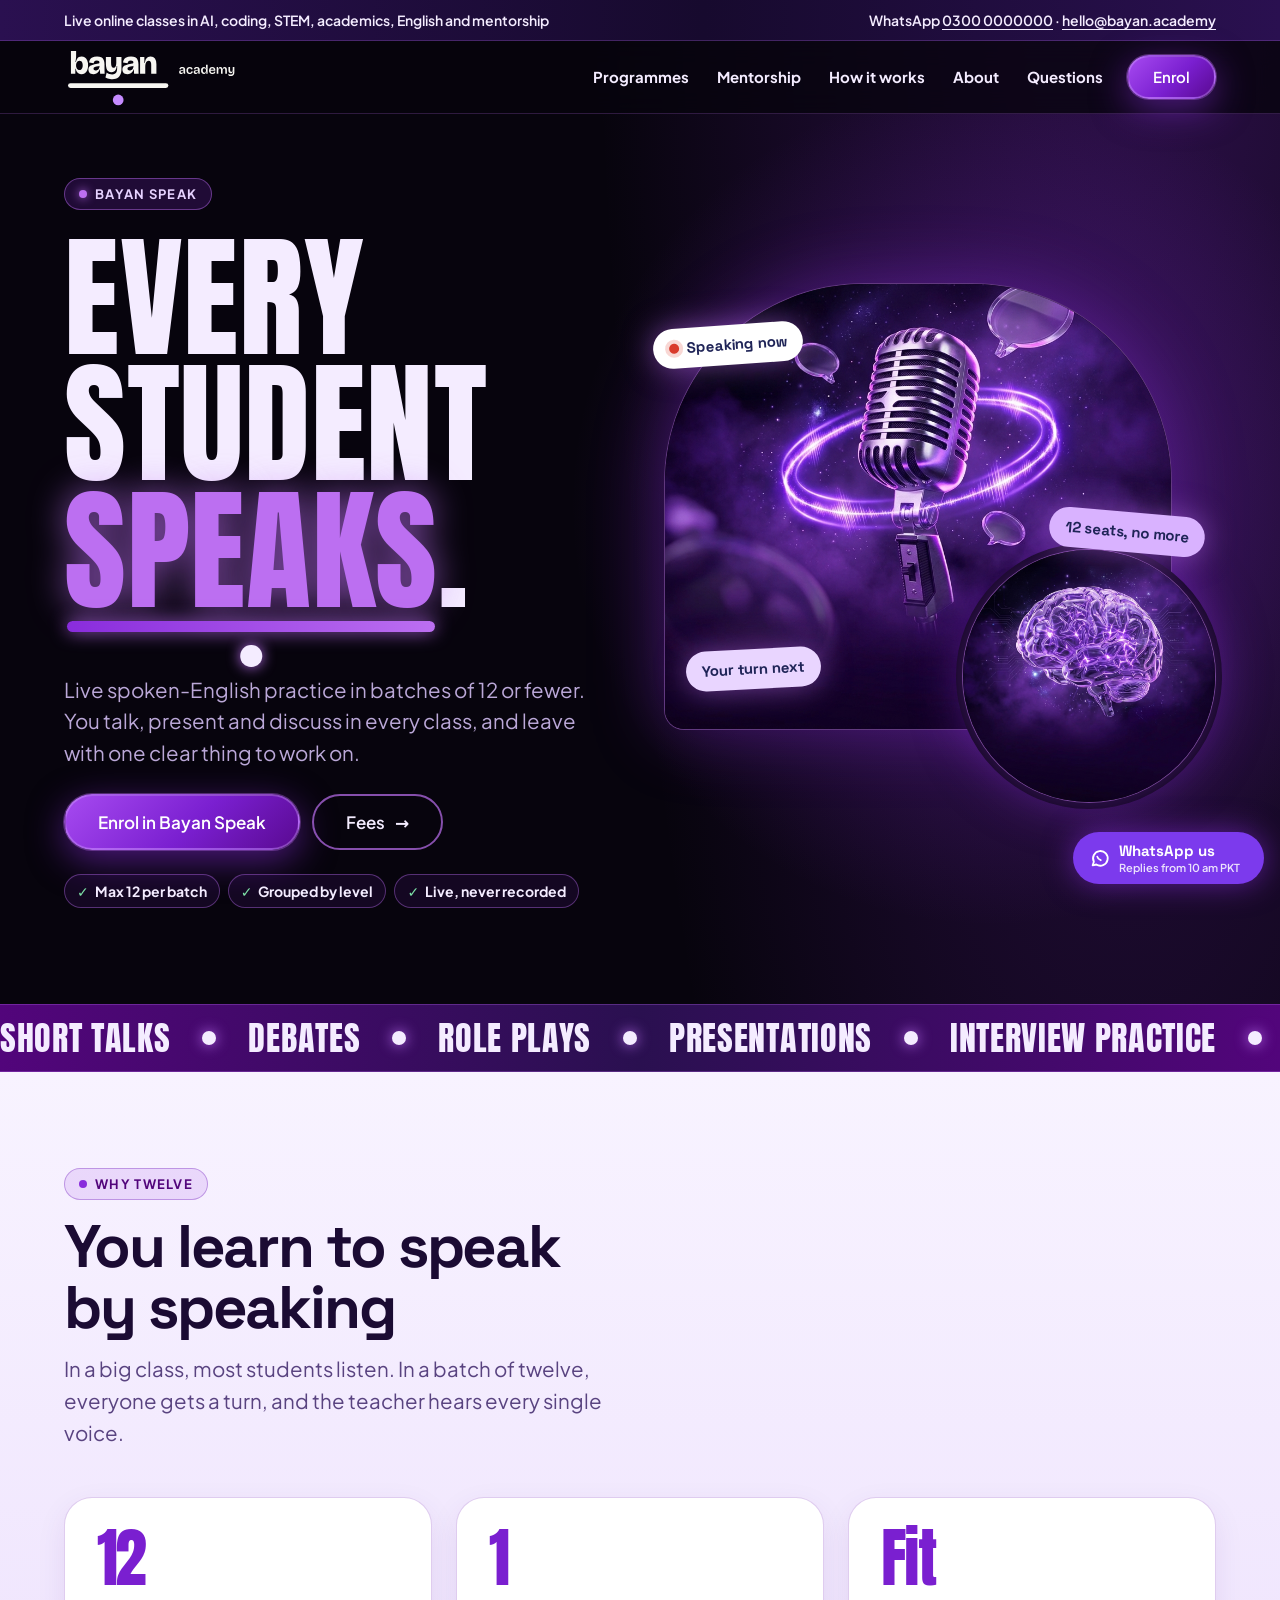
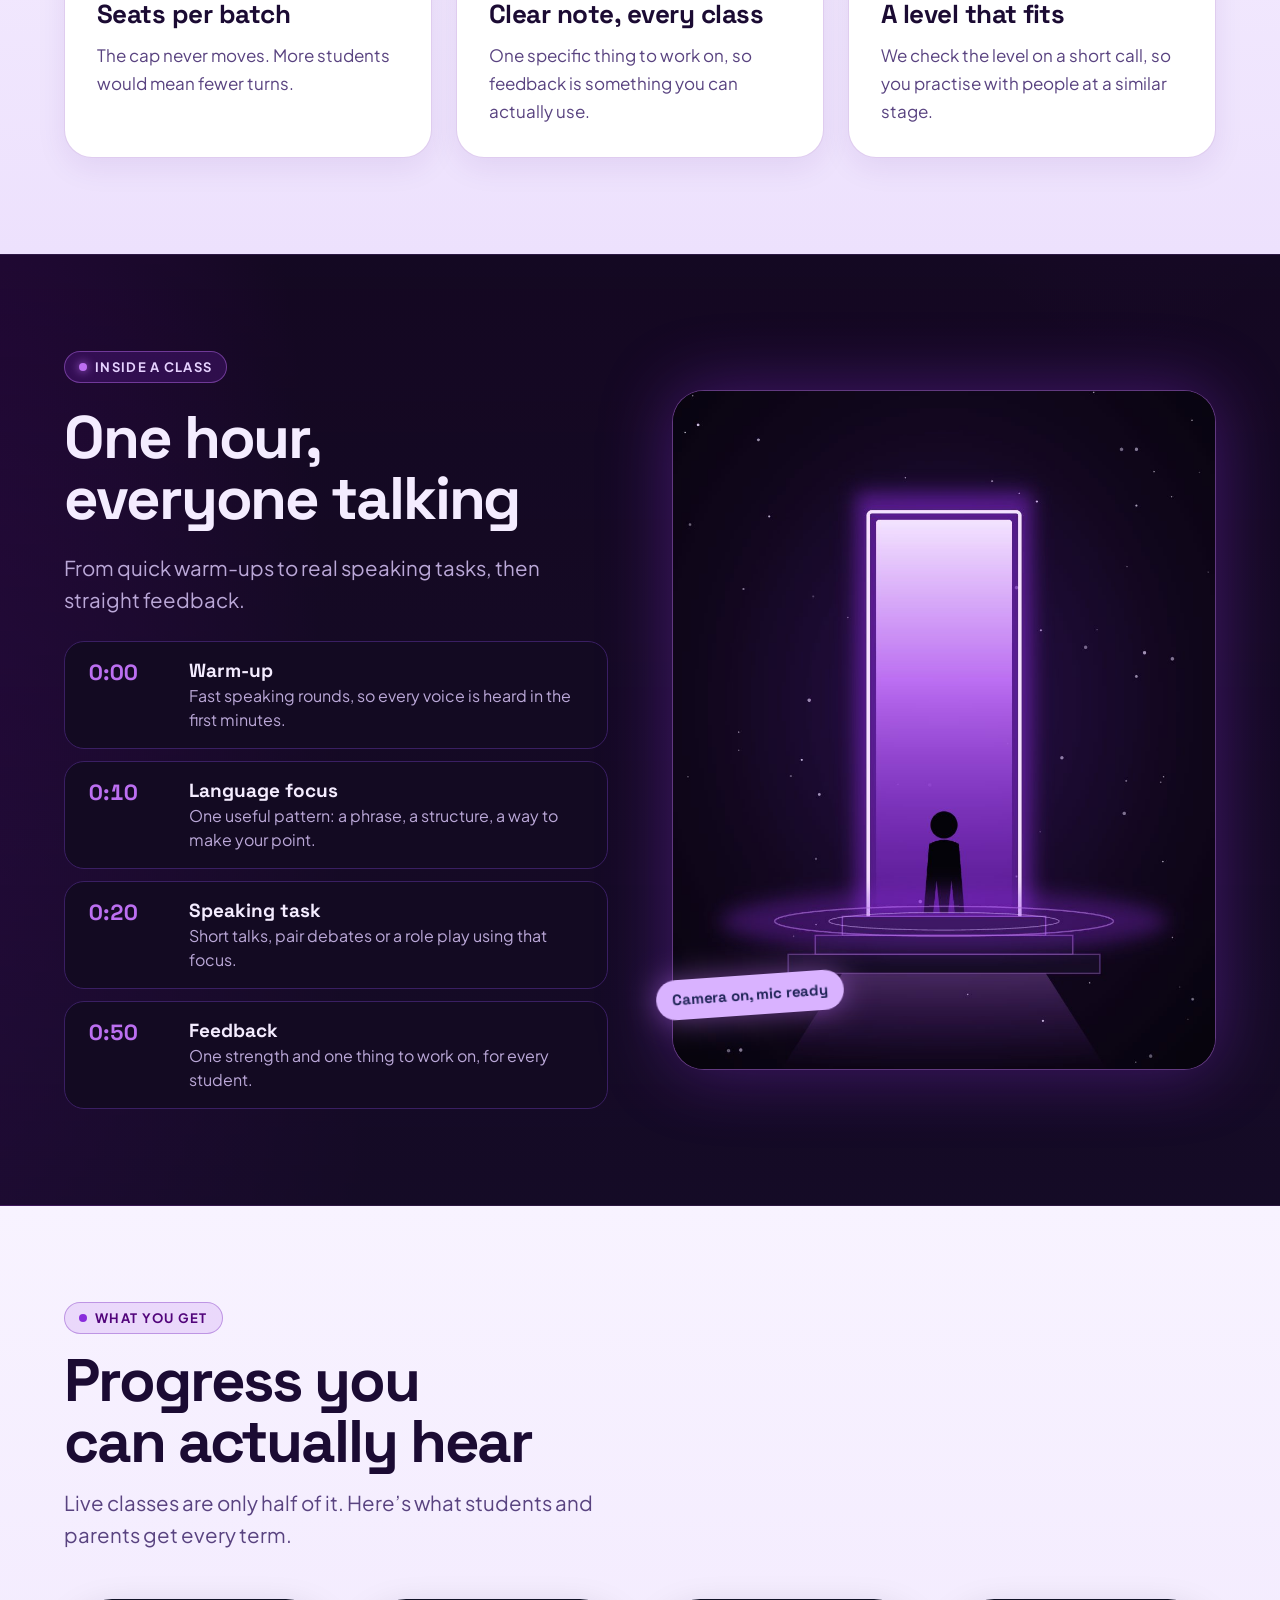
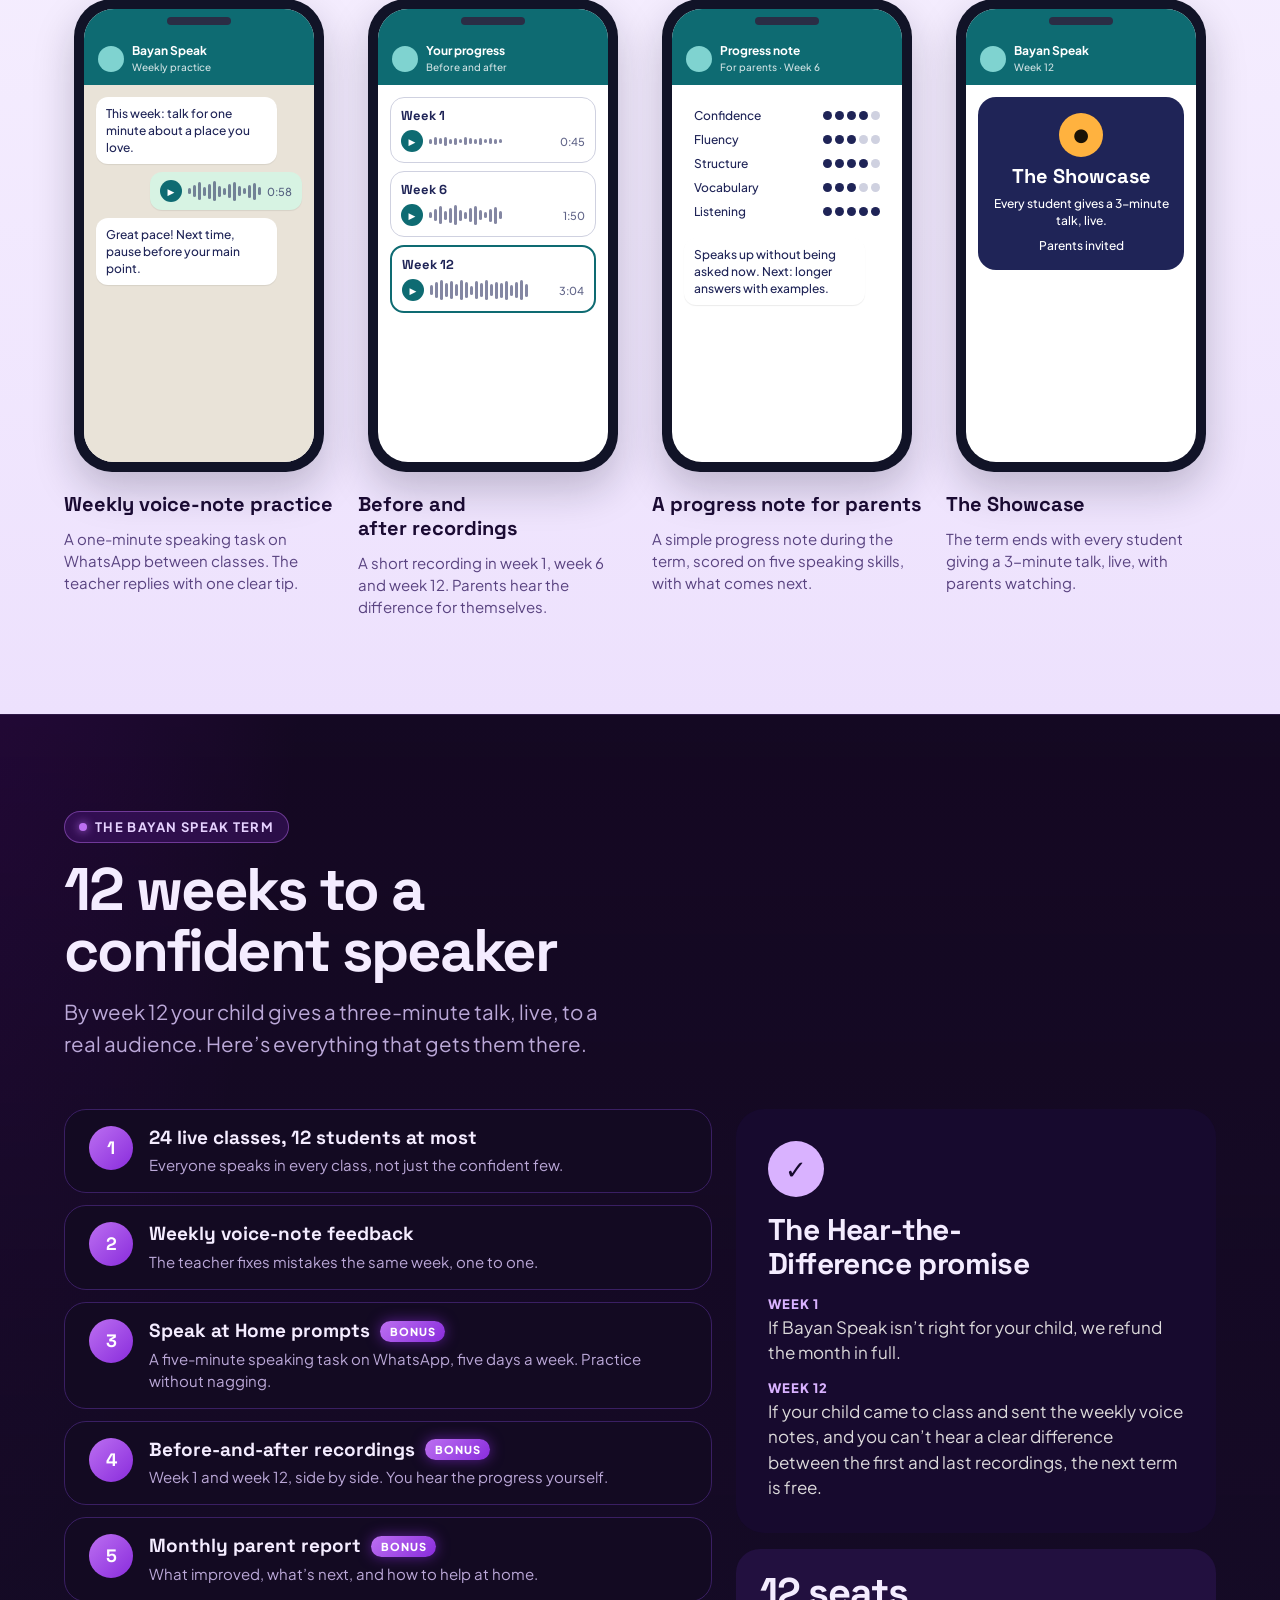
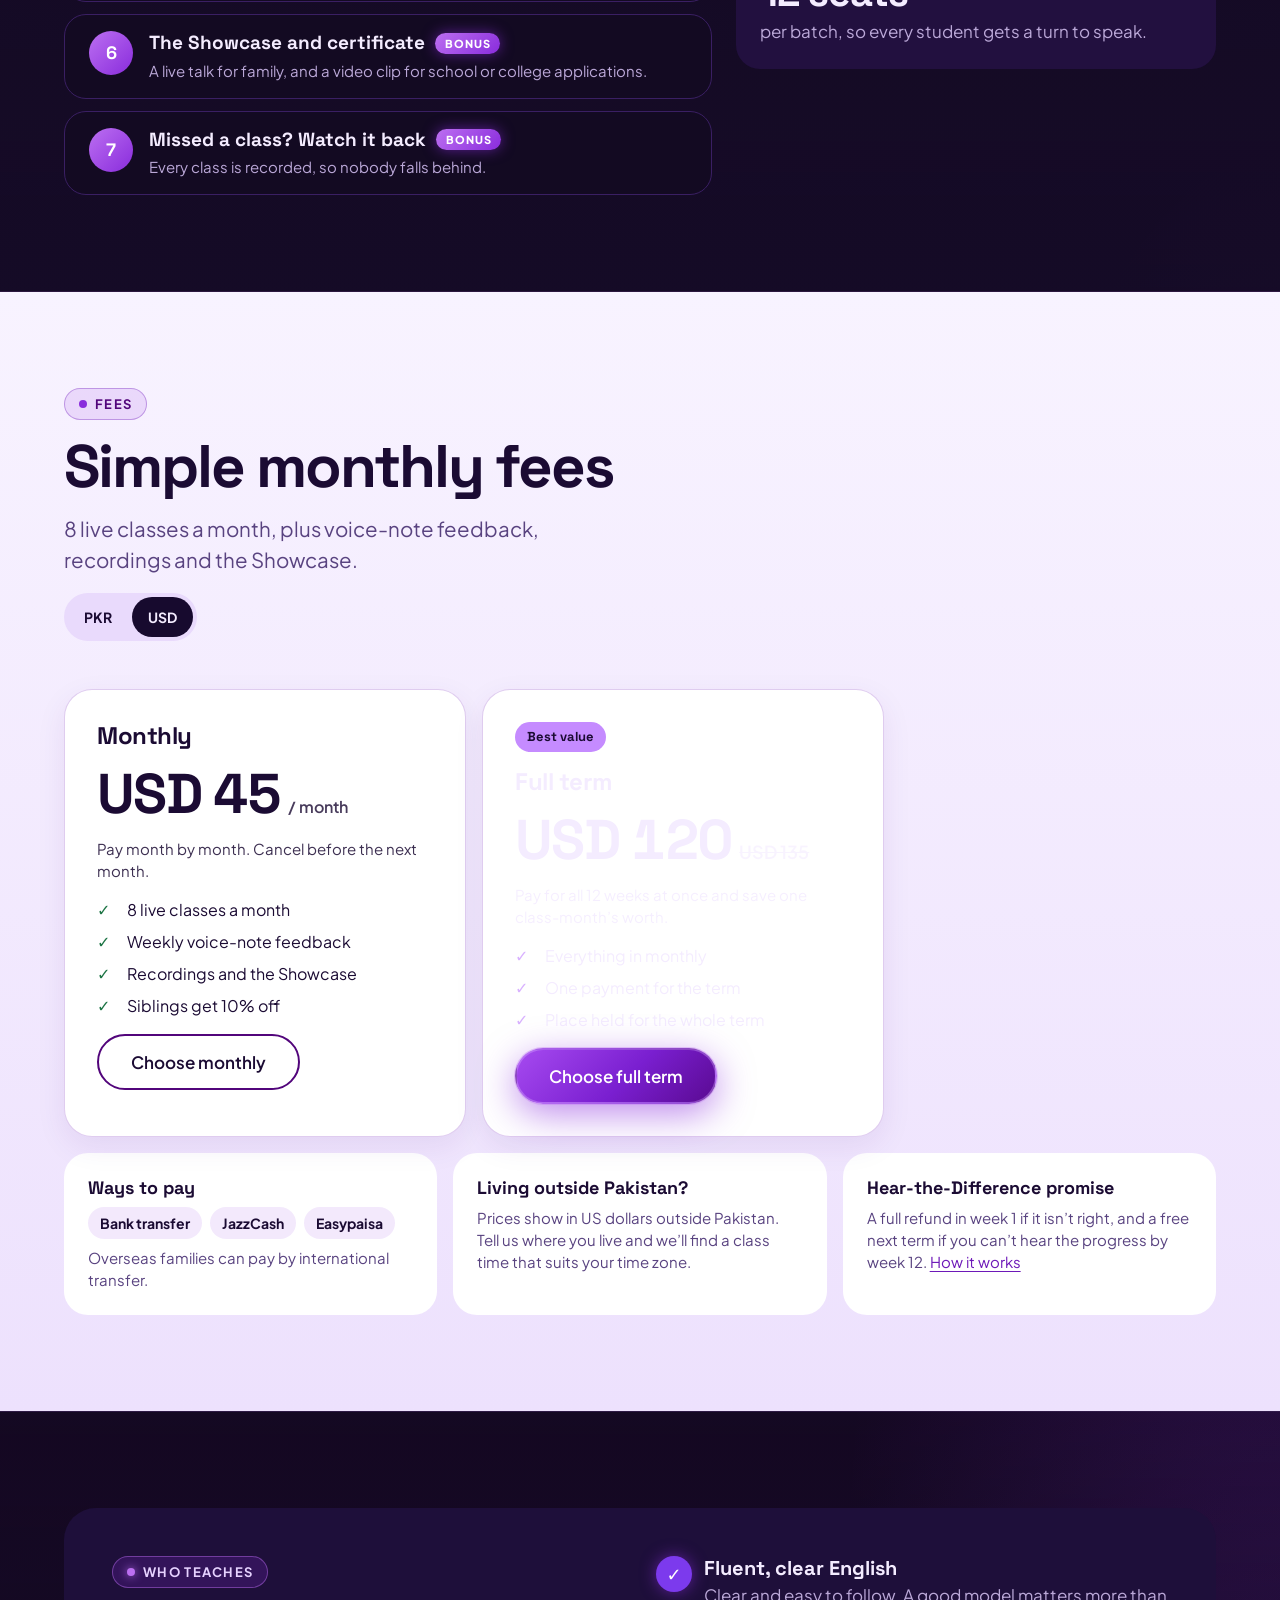
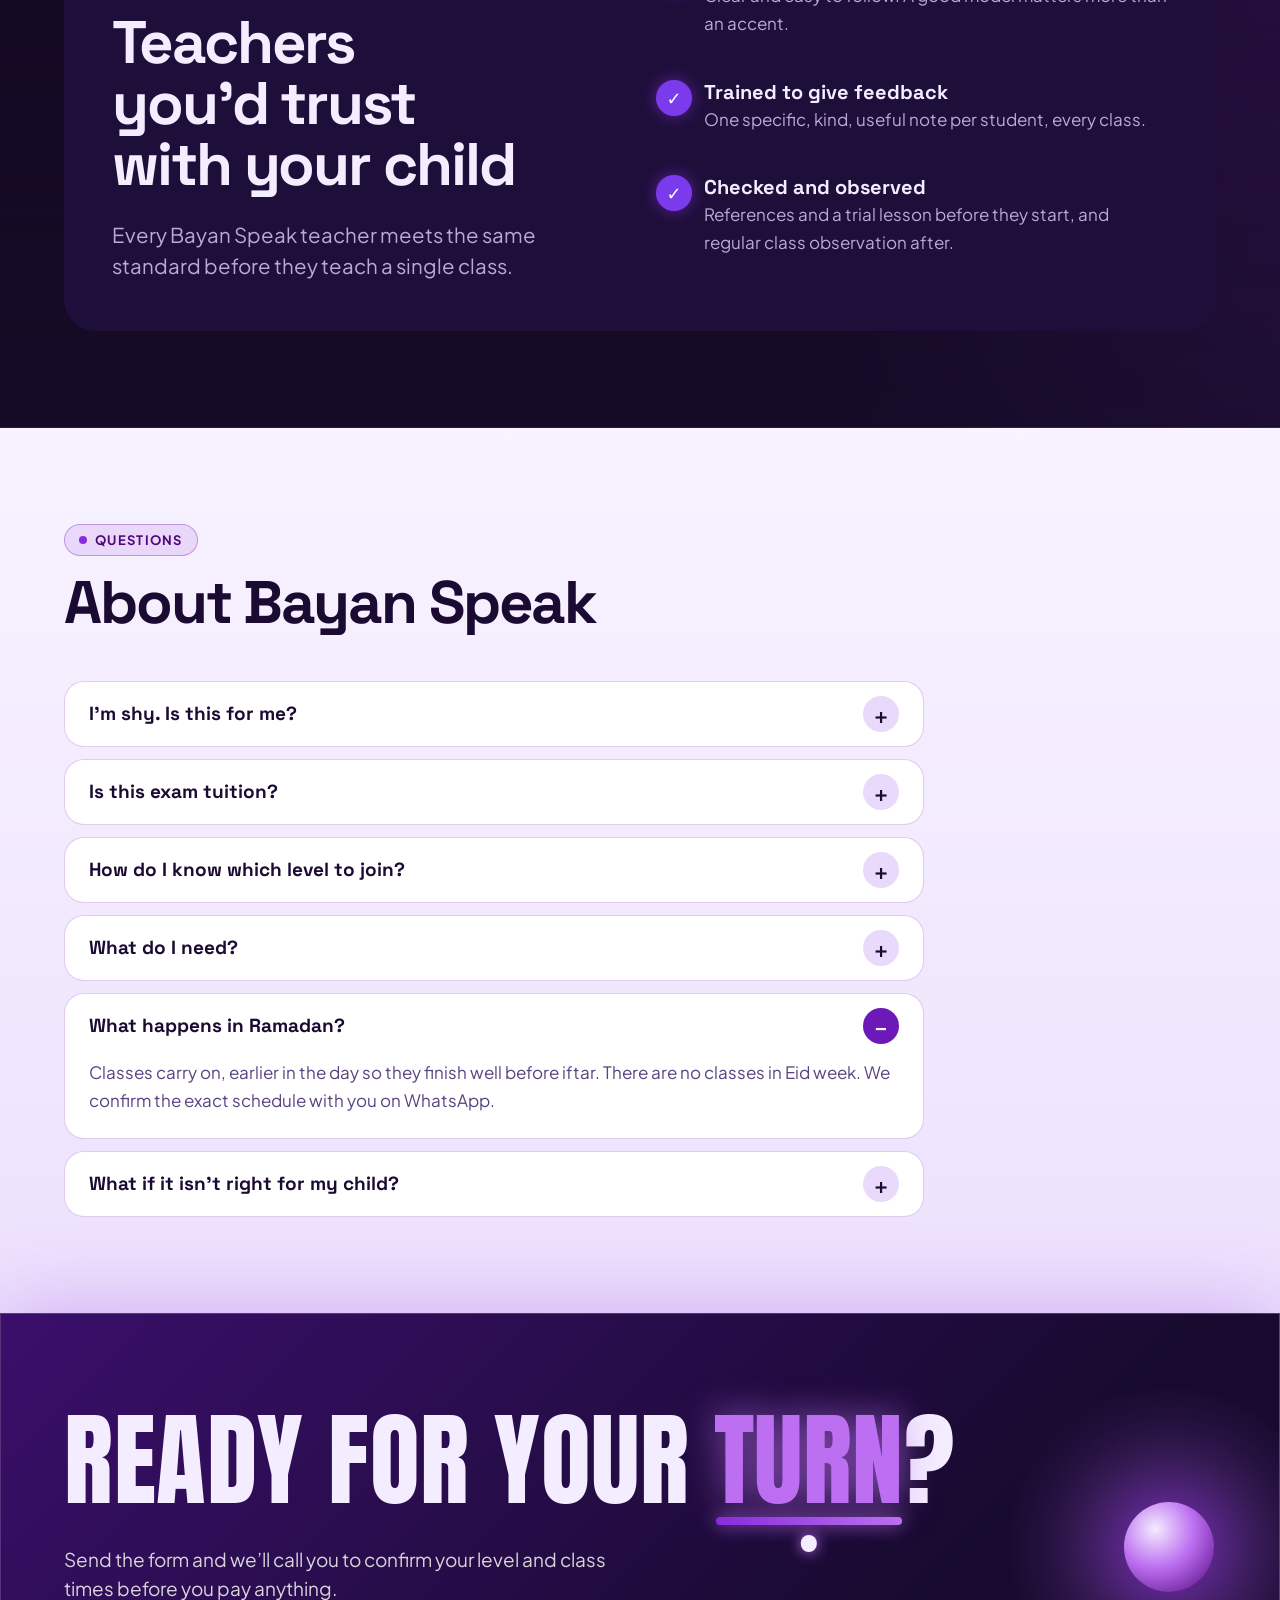
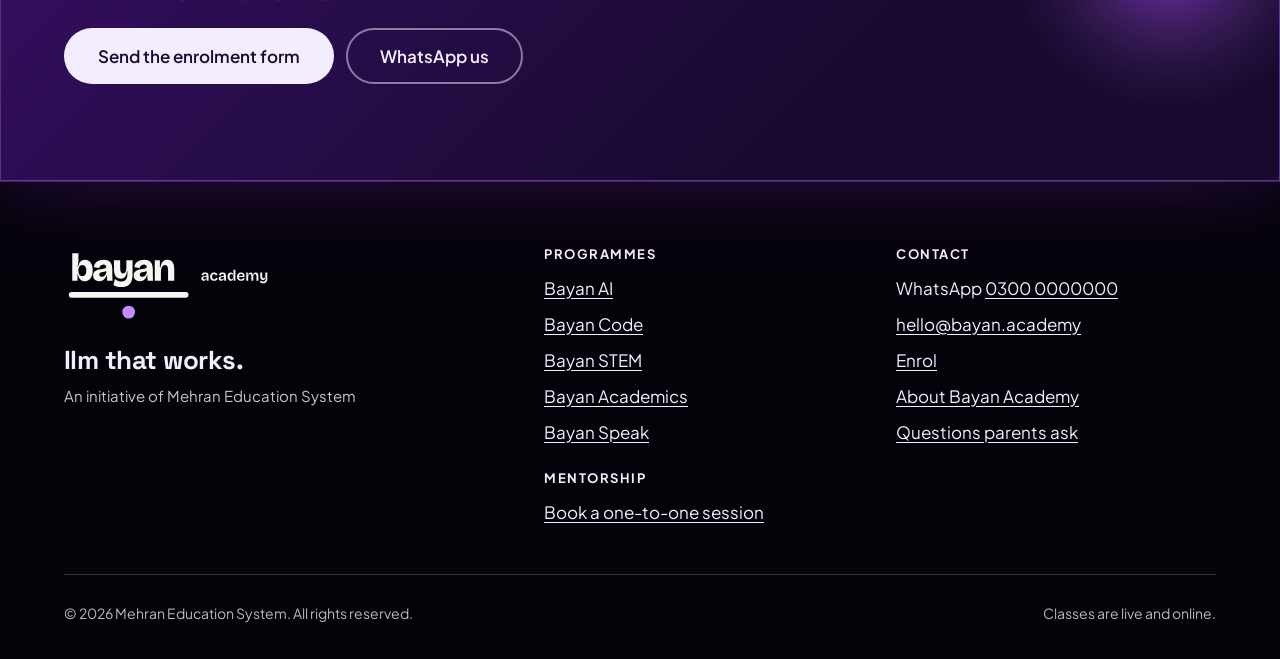
==== speak.html @ 26f9113a "Bayan Academy website (temporary preview, noindex) Co-Authored-By: Claude Sonnet 5.5 <noreply@anthro" ====
<!doctype html>
<html lang="en" class="no-js">
<head>
<meta name="robots" content="noindex, nofollow">
<meta charset="utf-8">
<meta name="viewport" content="width=device-width, initial-scale=1, viewport-fit=cover">
<title>Bayan Speak · Bayan Academy</title>
<meta name="description" content="Bayan Speak: live spoken-English practice in batches of up to 12 so every student speaks every class.">
<meta name="theme-color" content="#07040D">
<meta name="color-scheme" content="dark">
<meta property="og:title" content="Bayan Speak · Bayan Academy">
<meta property="og:description" content="Live spoken-English practice in batches of up to 12. Every student speaks, every class.">
<meta property="og:image" content="assets/img/art/og.png">
<link rel="icon" href="assets/img/favicon.svg" type="image/svg+xml">
<link rel="apple-touch-icon" href="assets/img/bayan-academy-profile.png">
<link rel="preload" href="assets/fonts/space-grotesk-latin.woff2" as="font" type="font/woff2" crossorigin>
<link rel="preload" href="assets/fonts/plus-jakarta-sans-latin.woff2" as="font" type="font/woff2" crossorigin>
<link rel="stylesheet" href="assets/css/tokens.css">
<link rel="stylesheet" href="assets/css/components.css">
<link rel="stylesheet" href="assets/css/site.css">
</head>
<body>
<!-- header -->
<a class="skip" href="#main">Skip to content</a>
<div class="topbar">
  <div class="wrap">
    <span>Live online classes in AI, coding, STEM, academics, English and mentorship</span>
    <span>WhatsApp <a href="https://wa.me/923000000000" data-todo="real WhatsApp number">0300 0000000</a><span class="hide-sm"> · <a href="mailto:hello@bayan.academy" data-todo="real email">hello@bayan.academy</a></span></span>
  </div>
</div>
<header class="site-header">
  <div class="wrap">
    <a class="brand-link" href="index.html" aria-label="Bayan Academy home">
      <img class="on-light" src="assets/img/bayan-academy-lockup.svg" alt="Bayan Academy" width="328" height="120">
      <img class="on-dark" src="assets/img/bayan-academy-lockup-reversed.svg" alt="Bayan Academy" width="328" height="120">
    </a>
    <button class="menu-toggle" type="button" aria-expanded="false" aria-controls="site-nav"><span class="bars" aria-hidden="true"><span></span><span></span><span></span></span>Menu</button>
    <nav id="site-nav" class="site-nav" aria-label="Main">
      <a href="index.html#programmes">Programmes</a>
      <a href="mentorship.html">Mentorship</a>
      <a href="index.html#method">How it works</a>
      <a href="about.html">About</a>
      <a href="index.html#faq">Questions</a>
      <a class="btn btn--primary" href="enrol.html">Enrol</a>
    </nav>
  </div>
</header>
<!-- /header -->

<main id="main">
  <section class="hero">
    <div class="wrap hero__grid">
      <div class="hero__copy">
        <span class="kicker">Bayan Speak</span>
        <h1 class="bigger">Every student <span class="mark-word">speaks</span>.</h1>
        <p class="lead">Live spoken-English practice in batches of 12 or fewer. You talk, present and discuss in every class, and leave with one clear thing to work on.</p>
        <div class="hero__actions">
          <a class="btn btn--accent btn--lg" href="enrol.html?programme=speak">Enrol in Bayan Speak</a>
          <a class="btn btn--secondary btn--lg arrow" href="#fees">Fees</a>
        </div>
        <div class="hero__proof"><span>Max 12 per batch</span><span>Grouped by level</span><span>Live, never recorded</span></div>
      </div>
      <div class="collage" aria-hidden="true">
        <figure class="collage__main"><img src="assets/img/courses/speak.jpg" alt="" width="800" height="1000"></figure>
        <figure class="collage__side"><img src="assets/img/courses/ai.jpg" alt="" width="800" height="1000" loading="lazy"></figure>
        <span class="sticker sticker--live">Speaking now</span>
        <span class="sticker sticker--firozi">12 seats, no more</span>
        <span class="sticker sticker--sun">Your turn next</span>
      </div>
    </div>
  </section>

  <div class="ticker" aria-hidden="true">
    <div class="ticker__track">
      <span>Short talks</span><span>Debates</span><span>Role plays</span><span>Presentations</span><span>Interview practice</span>
      <span>Short talks</span><span>Debates</span><span>Role plays</span><span>Presentations</span><span>Interview practice</span>
    </div>
  </div>

  <section class="section section--light" id="why">
    <div class="wrap">
      <div class="section-head">
        <span class="kicker">Why twelve</span>
        <h2 class="h2">You learn to speak by speaking</h2>
        <p class="lead">In a big class, most students listen. In a batch of twelve, everyone gets a turn, and the teacher hears every single voice.</p>
      </div>
      <div class="reasons">
        <div class="reason reason--firozi"><span class="reason__num">12</span><h3>Seats per batch</h3><p>The cap never moves. More students would mean fewer turns.</p></div>
        <div class="reason"><span class="reason__num">1</span><h3>Clear note, every class</h3><p>One specific thing to work on, so feedback is something you can actually use.</p></div>
        <div class="reason reason--sun"><span class="reason__num">Fit</span><h3>A level that fits</h3><p>We check the level on a short call, so you practise with people at a similar stage.</p></div>
      </div>
    </div>
  </section>

  <section class="section section--tint" id="class">
    <div class="wrap split">
      <div class="split__copy">
        <span class="kicker">Inside a class</span>
        <h2 class="h2">One hour, everyone talking</h2>
        <p class="lead">From quick warm-ups to real speaking tasks, then straight feedback.</p>
        <ol class="outline" data-todo="confirm class length and structure">
          <li><span class="time">0:00</span><div><b>Warm-up</b><p>Fast speaking rounds, so every voice is heard in the first minutes.</p></div></li>
          <li><span class="time">0:10</span><div><b>Language focus</b><p>One useful pattern: a phrase, a structure, a way to make your point.</p></div></li>
          <li><span class="time">0:20</span><div><b>Speaking task</b><p>Short talks, pair debates or a role play using that focus.</p></div></li>
          <li><span class="time">0:50</span><div><b>Feedback</b><p>One strength and one thing to work on, for every student.</p></div></li>
        </ol>
      </div>
      <figure class="photo-frame"><img src="assets/img/art/door.jpg" alt="" width="800" height="1000" loading="lazy"><span class="sticker sticker--firozi">Camera on, mic ready</span></figure>
    </div>
  </section>


  <section class="section section--light" id="what-you-get">
    <div class="wrap">
      <div class="section-head">
        <span class="kicker">What you get</span>
        <h2 class="h2">Progress you can actually hear</h2>
        <p class="lead">Live classes are only half of it. Here’s what students and parents get every term.</p>
      </div>
      <div class="phones">
        <div class="phone-card">
          <div class="phone phone--chat" aria-hidden="true"><div class="phone__screen">
            <div class="phone__bar"><i></i><div>Bayan Speak<small>Weekly practice</small></div></div>
            <div class="phone__body">
              <div class="bubble">This week: talk for one minute about a place you love.</div>
              <div class="bubble bubble--me"><span class="voice"><span class="wave"><i style="height:6px"></i><i style="height:12px"></i><i style="height:18px"></i><i style="height:9px"></i><i style="height:15px"></i><i style="height:20px"></i><i style="height:11px"></i><i style="height:7px"></i><i style="height:14px"></i><i style="height:19px"></i><i style="height:10px"></i><i style="height:6px"></i><i style="height:13px"></i><i style="height:17px"></i><i style="height:8px"></i></span><em>0:58</em></span></div>
              <div class="bubble">Great pace! Next time, pause before your main point.</div>
            </div></div></div>
          <h3>Weekly voice-note practice</h3>
          <p>A one-minute speaking task on WhatsApp between classes. The teacher replies with one clear tip.</p>
        </div>
        <div class="phone-card">
          <div class="phone" aria-hidden="true"><div class="phone__screen">
            <div class="phone__bar"><i></i><div>Your progress<small>Before and after</small></div></div>
            <div class="phone__body">
              <div class="rec"><b>Week 1</b><span class="voice"><span class="wave"><i style="height:5px"></i><i style="height:8px"></i><i style="height:6px"></i><i style="height:9px"></i><i style="height:5px"></i><i style="height:7px"></i><i style="height:4px"></i><i style="height:8px"></i><i style="height:6px"></i><i style="height:5px"></i><i style="height:7px"></i><i style="height:4px"></i><i style="height:6px"></i><i style="height:5px"></i><i style="height:4px"></i></span><em>0:45</em></span></div>
              <div class="rec"><b>Week 6</b><span class="voice"><span class="wave"><i style="height:6px"></i><i style="height:12px"></i><i style="height:18px"></i><i style="height:9px"></i><i style="height:15px"></i><i style="height:20px"></i><i style="height:11px"></i><i style="height:7px"></i><i style="height:14px"></i><i style="height:19px"></i><i style="height:10px"></i><i style="height:6px"></i><i style="height:13px"></i><i style="height:17px"></i><i style="height:8px"></i></span><em>1:50</em></span></div>
              <div class="rec rec--after"><b>Week 12</b><span class="voice"><span class="wave"><i style="height:10px"></i><i style="height:16px"></i><i style="height:20px"></i><i style="height:14px"></i><i style="height:18px"></i><i style="height:12px"></i><i style="height:20px"></i><i style="height:16px"></i><i style="height:9px"></i><i style="height:18px"></i><i style="height:14px"></i><i style="height:20px"></i><i style="height:12px"></i><i style="height:17px"></i><i style="height:15px"></i><i style="height:19px"></i><i style="height:11px"></i><i style="height:16px"></i><i style="height:20px"></i><i style="height:13px"></i></span><em>3:04</em></span></div>
            </div></div></div>
          <h3>Before and after recordings</h3>
          <p>A short recording in week 1, week 6 and week 12. Parents hear the difference for themselves.</p>
        </div>
        <div class="phone-card">
          <div class="phone" aria-hidden="true"><div class="phone__screen">
            <div class="phone__bar"><i></i><div>Progress note<small>For parents · Week 6</small></div></div>
            <div class="phone__body">
              <div class="rubric"><div>Confidence <span class="dots5"><i class="on"></i><i class="on"></i><i class="on"></i><i class="on"></i><i></i></span></div><div>Fluency <span class="dots5"><i class="on"></i><i class="on"></i><i class="on"></i><i></i><i></i></span></div><div>Structure <span class="dots5"><i class="on"></i><i class="on"></i><i class="on"></i><i class="on"></i><i></i></span></div><div>Vocabulary <span class="dots5"><i class="on"></i><i class="on"></i><i class="on"></i><i></i><i></i></span></div><div>Listening <span class="dots5"><i class="on"></i><i class="on"></i><i class="on"></i><i class="on"></i><i class="on"></i></span></div></div>
              <div class="bubble">Speaks up without being asked now. Next: longer answers with examples.</div>
            </div></div></div>
          <h3>A progress note for parents</h3>
          <p>A simple progress note during the term, scored on five speaking skills, with what comes next.</p>
        </div>
        <div class="phone-card">
          <div class="phone" aria-hidden="true"><div class="phone__screen">
            <div class="phone__bar"><i></i><div>Bayan Speak<small>Week 12</small></div></div>
            <div class="phone__body">
              <div class="invite"><span class="mic">●</span><b>The Showcase</b><span>Every student gives a 3-minute talk, live.</span><span>Parents invited</span></div>
            </div></div></div>
          <h3>The Showcase</h3>
          <p>The term ends with every student giving a 3-minute talk, live, with parents watching.</p>
        </div>
      </div>
    </div>
  </section>
  <!-- offer -->
  <section class="section section--tint" id="offer">
    <div class="wrap">
      <div class="section-head">
        <span class="kicker">The Bayan Speak term</span>
        <h2 class="h2">12 weeks to a confident speaker</h2>
        <p class="lead">By week 12 your child gives a three-minute talk, live, to a real audience. Here’s everything that gets them there.</p>
      </div>
      <div class="offer">
        <ol class="stack">
          <li><div><b>24 live classes, 12 students at most</b><span>Everyone speaks in every class, not just the confident few.</span></div></li>
          <li><div><b>Weekly voice-note feedback</b><span>The teacher fixes mistakes the same week, one to one.</span></div></li>
          <li><div><b>Speak at Home prompts <em class="stack__bonus">Bonus</em></b><span>A five-minute speaking task on WhatsApp, five days a week. Practice without nagging.</span></div></li>
          <li><div><b>Before-and-after recordings <em class="stack__bonus">Bonus</em></b><span>Week 1 and week 12, side by side. You hear the progress yourself.</span></div></li>
          <li><div><b>Monthly parent report <em class="stack__bonus">Bonus</em></b><span>What improved, what’s next, and how to help at home.</span></div></li>
          <li><div><b>The Showcase and certificate <em class="stack__bonus">Bonus</em></b><span>A live talk for family, and a video clip for school or college applications.</span></div></li>
          <li><div><b>Missed a class? Watch it back <em class="stack__bonus">Bonus</em></b><span>Every class is recorded, so nobody falls behind.</span></div></li>
        </ol>
        <div class="offer__side">
          <div class="guarantee">
            <span class="guarantee__seal" aria-hidden="true">✓</span>
            <h3>The Hear-the-Difference promise</h3>
            <ul>
            <li><b>Week 1</b><span>If Bayan Speak isn’t right for your child, we refund the month in full.</span></li>
            <li><b>Week 12</b><span>If your child came to class and sent the weekly voice notes, and you can’t hear a clear difference between the first and last recordings, the next term is free.</span></li>
            </ul>
          </div>
          <p class="seats"><b>12 seats</b> <span>per batch, so every student gets a turn to speak.</span></p>
        </div>
      </div>
    </div>
  </section>
  <!-- /offer -->

  <section class="section section--light" id="fees">
    <div class="wrap">
      <div class="section-head">
        <span class="kicker">Fees</span>
        <h2 class="h2">Simple monthly fees</h2>
        <p class="lead">8 live classes a month, plus voice-note feedback, recordings and the Showcase.</p>
        <div class="currency" role="group" aria-label="Show prices in">
          <button type="button" data-currency="PKR">PKR</button><button type="button" data-currency="USD">USD</button>
        </div>
      </div>
      <div class="pricing pricing--two" data-todo="confirm Speak fees">
        <article class="price">
          <h3 class="price__name">Monthly</h3>
          <div class="price__amount"><b data-price="standard">PKR 9,500</b><span>/ month</span></div>
          <p class="price__note">Pay month by month. Cancel before the next month.</p>
          <ul><li>8 live classes a month</li><li>Weekly voice-note feedback</li><li>Recordings and the Showcase</li><li>Siblings get 10% off</li></ul>
          <a class="btn btn--secondary btn--lg" href="enrol.html?programme=speak">Choose monthly</a>
        </article>
        <article class="price price--featured">
          <span class="price__badge">Best value</span>
          <h3 class="price__name">Full term</h3>
          <div class="price__amount"><b data-price="term">PKR 25,500</b><s data-price="termWas">PKR 28,500</s></div>
          <p class="price__note">Pay for all 12 weeks at once and save one class-month’s worth.</p>
          <ul><li>Everything in monthly</li><li>One payment for the term</li><li>Place held for the whole term</li></ul>
          <a class="btn btn--accent btn--lg" href="enrol.html?programme=speak">Choose full term</a>
        </article>
      </div>
      <div class="price-extras">
        <div class="price-extra"><h3>Ways to pay</h3><div class="pay-chips"><span>Bank transfer</span><span>JazzCash</span><span>Easypaisa</span></div><p>Overseas families can pay by international transfer.</p></div>
        <div class="price-extra"><h3>Living outside Pakistan?</h3><p>Prices show in US dollars outside Pakistan. Tell us where you live and we’ll find a class time that suits your time zone.</p></div>
        <div class="price-extra"><h3>Hear-the-Difference promise</h3><p>A full refund in week 1 if it isn’t right, and a free next term if you can’t hear the progress by week 12. <a href="#offer">How it works</a></p></div>
      </div>
    </div>
  </section>

  <section class="section section--tint" id="teacher">
    <div class="wrap">
      <div class="teach-card" data-todo="add the real teacher profile and photo">
        <div class="split__copy">
          <span class="kicker">Who teaches</span>
          <h2 class="h2">Teachers you’d trust with your child</h2>
          <p class="lead">Every Bayan Speak teacher meets the same standard before they teach a single class.</p>
        </div>
        <ul class="checks">
          <li><div><b>Fluent, clear English</b><span>Clear and easy to follow. A good model matters more than an accent.</span></div></li>
          <li><div><b>Trained to give feedback</b><span>One specific, kind, useful note per student, every class.</span></div></li>
          <li><div><b>Checked and observed</b><span>References and a trial lesson before they start, and regular class observation after.</span></div></li>
        </ul>
      </div>
    </div>
  </section>

  <section class="section section--light" id="faq">
    <div class="wrap">
      <div class="section-head">
        <span class="kicker">Questions</span>
        <h2 class="h2">About Bayan Speak</h2>
      </div>
      <div class="faq">
        <details><summary>I’m shy. Is this for me?</summary><div><p>Yes. Small batches make it easier to start. You speak a little in every class before you speak a lot.</p></div></details>
        <details><summary>Is this exam tuition?</summary><div><p>No. Bayan Speak is about speaking clearly and confidently. You learn the language you need for that, not exam drills.</p></div></details>
        <details><summary>How do I know which level to join?</summary><div><p>When we call you after the form, we’ll check the level together.</p></div></details>
        <details><summary>What do I need?</summary><div><p>A phone, tablet or laptop with a camera and microphone, a steady connection, and a quiet corner.</p></div></details>
        <details open><summary>What happens in Ramadan?</summary><div><p>Classes carry on, earlier in the day so they finish well before iftar. There are no classes in Eid week. We confirm the exact schedule with you on WhatsApp.</p></div></details>
        <details><summary>What if it isn’t right for my child?</summary><div><p>Tell us within the first week and we refund that month in full. And if, by week 12, you can’t hear a clear difference in your child’s recordings, the next term is free.</p></div></details>
      </div>
    </div>
  </section>

  <section class="cta">
    <span class="cta__deco" aria-hidden="true"></span>
    <div class="wrap">
      <h2 class="big">Ready for your <span class="mark-word">turn</span>?</h2>
      <p>Send the form and we’ll call you to confirm your level and class times before you pay anything.</p>
      <div class="hero__actions">
        <a class="btn btn--cotton btn--lg" href="enrol.html?programme=speak">Send the enrolment form</a>
        <a class="btn btn--ghost-cotton btn--lg" href="https://wa.me/923000000000" data-todo="real WhatsApp number">WhatsApp us</a>
      </div>
    </div>
  </section>
</main>

<!-- footer -->
<footer class="site-footer">
  <div class="wrap">
    <div class="footer-grid">
      <div>
        <img src="assets/img/bayan-academy-lockup-reversed.svg" alt="Bayan Academy" width="328" height="120">
        <p class="footer-tagline">Ilm that works.</p>
        <p class="footer-endorse">An initiative of Mehran Education System</p>
      </div>
      <div>
        <h2>Programmes</h2>
        <ul>
          <li><a href="ai.html">Bayan AI</a></li>
          <li><a href="code.html">Bayan Code</a></li>
          <li><a href="stem.html">Bayan STEM</a></li>
          <li><a href="academics.html">Bayan Academics</a></li>
          <li><a href="speak.html">Bayan Speak</a></li>
        </ul>
        <h2 style="margin-top:var(--space-5)">Mentorship</h2>
        <ul>
          <li><a href="mentorship.html">Book a one-to-one session</a></li>
        </ul>
      </div>
      <div>
        <h2>Contact</h2>
        <ul>
          <li>WhatsApp <a href="https://wa.me/923000000000" data-todo="real WhatsApp number">0300 0000000</a></li>
          <li><a href="mailto:hello@bayan.academy" data-todo="real email">hello@bayan.academy</a></li>
                    <li><a href="enrol.html">Enrol</a></li>
          <li><a href="about.html">About Bayan Academy</a></li>
          <li><a href="index.html#faq">Questions parents ask</a></li>
        </ul>
      </div>
    </div>
    <div class="footer-base">
      <span>© <span data-year>2026</span> Mehran Education System. All rights reserved.</span>
      <span>Classes are live and online.</span>
    </div>
  </div>
</footer>
<a class="wa-float" href="https://wa.me/923000000000" aria-label="Ask Bayan Academy on WhatsApp">
  <svg viewBox="0 0 24 24" aria-hidden="true"><path fill="none" stroke="currentColor" stroke-width="2" stroke-linecap="round" stroke-linejoin="round" d="M4 20l1.3-3.9A8 8 0 1 1 8 19.1L4 20z"/><path fill="none" stroke="currentColor" stroke-width="2" stroke-linecap="round" d="M9 10.5c.5 1.8 2 3.3 3.8 3.9"/></svg>
  <span>WhatsApp us<small data-todo="confirm reply hours">Replies from 10 am PKT</small></span>
</a>
<script src="assets/js/site.js" defer></script>
<!-- /footer -->
</body>
</html>
---- assets/css/tokens.css ----
/* Bayan Academy design tokens. Generated from tokens.json by tools/build_tokens.py: edit the JSON, not this file. */

:root {
  color-scheme: light;
  --paper: #F7F6F2;
  --paper-raised: #FFFFFF;
  --tint: #E8E9F3;
  --line: #CFD1E0;
  --ink: #1F2457;
  --ink-muted: #4D5277;
  --brand: #1F2457;
  --brand-strong: #2F3A84;
  --on-brand: #FFFFFF;
  --accent: #FFB23F;
  --on-accent: #1A1206;
  --accent-text: #8A5410;
  --mentor-tint: #FBEBD0;
  --speak: #0E6B72;
  --speak-tint: #DDF0F0;
  --success: #2A7649;
  --danger: #B0402E;
  --focus: #2E56C7;

  --font-display: 'Bricolage Grotesque', 'Figtree', system-ui, sans-serif;
  --font-body: 'Figtree', system-ui, -apple-system, 'Segoe UI', sans-serif;
  --font-urdu: 'Noto Nastaliq Urdu', serif;
  --font-arabic: 'Reem Kufi', sans-serif;

  --space-1: 4px;
  --space-2: 8px;
  --space-3: 12px;
  --space-4: 16px;
  --space-5: 24px;
  --space-6: 32px;
  --space-7: 48px;
  --space-8: 64px;
  --space-9: 96px;

  --radius-sm: 6px;
  --radius-md: 12px;
  --radius-lg: 20px;
  --radius-pill: 999px;

  --focus-ring: 2px solid var(--focus);
  --focus-offset: 2px;
}

[data-theme="dark"] {
  color-scheme: dark;
  --paper: #111327;
  --paper-raised: #1A1D38;
  --tint: #20244A;
  --line: #353A63;
  --ink: #EEEFF6;
  --ink-muted: #AEB2CC;
  --brand: #DDE0F2;
  --brand-strong: #9AA6EE;
  --on-brand: #111327;
  --accent: #FFB23F;
  --on-accent: #1A1206;
  --accent-text: #F3BE6A;
  --mentor-tint: #3A2A12;
  --speak: #6FCBCF;
  --speak-tint: #12323A;
  --success: #6FCB95;
  --danger: #F08A77;
  --focus: #8FA8F0;
}

@media (prefers-color-scheme: dark) {
  :root:not([data-theme="light"]) {
    color-scheme: dark;
    --paper: #111327;
    --paper-raised: #1A1D38;
    --tint: #20244A;
    --line: #353A63;
    --ink: #EEEFF6;
    --ink-muted: #AEB2CC;
    --brand: #DDE0F2;
    --brand-strong: #9AA6EE;
    --on-brand: #111327;
    --accent: #FFB23F;
    --on-accent: #1A1206;
    --accent-text: #F3BE6A;
    --mentor-tint: #3A2A12;
    --speak: #6FCBCF;
    --speak-tint: #12323A;
    --success: #6FCB95;
    --danger: #F08A77;
    --focus: #8FA8F0;
  }
}

/* Type styles: one class per style. */
.t-display-xl { font: 800 64px/64px var(--font-display); letter-spacing: -0.02em; }
.t-display-l { font: 800 44px/48px var(--font-display); letter-spacing: -0.02em; }
.t-heading { font: 700 28px/34px var(--font-display); }
.t-subheading { font: 650 20px/28px var(--font-display); }
.t-body-l { font: 400 18px/29px var(--font-body); }
.t-body { font: 400 16px/26px var(--font-body); }
.t-label { font: 600 15px/20px var(--font-body); }
.t-small { font: 400 14px/21px var(--font-body); }
.t-eyebrow { font: 700 12px/16px var(--font-body); letter-spacing: 0.14em; text-transform: uppercase; }
.t-urdu { font: 400 20px/40px var(--font-urdu); direction: rtl; }
.t-arabic-name { font: 700 1em/1.2 var(--font-arabic); direction: rtl; }

/* Display sizes step down on narrow screens so headlines never overflow a phone. */
@media (max-width: 600px) {
  .t-display-xl { font-size: 44px; line-height: 48px; }
  .t-display-l { font-size: 36px; line-height: 40px; }
}
---- assets/css/components.css ----
/*
  Bayan Academy components. Requires tokens/tokens.css.
  Every colour, size and radius here is a token; the only literal colours are
  inside .social, whose templates are fixed artwork and never follow the theme.
*/

/* ---------- Logo (inline SVG via <use>) ---------- */
.logo {
  --logo-type: var(--ink);
  --logo-line: var(--brand);
  --logo-dot: var(--accent);
  display: block;
  height: auto;
}
.logo--reversed { --logo-type: #F7F6F2; --logo-line: #F7F6F2; --logo-dot: #FFB23F; }
.logo--mono { --logo-type: #1F2457; --logo-line: #1F2457; --logo-dot: #1F2457; }

/* ---------- Buttons ---------- */
.btn {
  display: inline-flex;
  align-items: center;
  justify-content: center;
  gap: var(--space-2);
  min-height: 44px;
  padding: var(--space-3) var(--space-5);
  border: 2px solid transparent;
  border-radius: var(--radius-md);
  font: 600 15px/20px var(--font-body);
  text-decoration: none;
  cursor: pointer;
  transition: background-color 120ms ease, border-color 120ms ease, color 120ms ease;
}
.btn:focus-visible,
.tag:focus-visible,
a:focus-visible,
button:focus-visible {
  outline: var(--focus-ring);
  outline-offset: var(--focus-offset);
}
.btn[disabled],
.btn[aria-disabled="true"] { opacity: 0.5; cursor: not-allowed; }

/* Primary: the main action on a screen that is not an enrolment. */
.btn--primary { background: var(--brand-strong); color: var(--on-brand); }
.btn--primary:hover { background: color-mix(in srgb, var(--brand-strong), #000 14%); }

/* Accent: "Enrol" only, at most one per screen. */
.btn--accent { background: var(--accent); color: var(--on-accent); }
.btn--accent:hover { background: color-mix(in srgb, var(--accent), #000 10%); }

/* Secondary: an alternative next to a primary or accent button. */
.btn--secondary { background: transparent; color: var(--ink); border-color: var(--brand-strong); }
.btn--secondary:hover { background: var(--tint); }

/* Text: low-emphasis actions and inline links that behave like buttons. */
.btn--text {
  min-height: 44px;
  padding: var(--space-3) var(--space-1);
  background: transparent;
  color: var(--brand-strong);
  text-decoration: underline;
  text-decoration-thickness: 2px;
  text-underline-offset: 6px;
}
.btn--text:hover { text-decoration-color: var(--accent); }

/* ---------- Tags ---------- */
.tag {
  display: inline-flex;
  align-items: center;
  gap: 6px;
  padding: var(--space-1) 10px;
  border-radius: var(--radius-pill);
  font: 600 14px/20px var(--font-body);
  white-space: nowrap;
}
.tag--mentorship { background: var(--mentor-tint); color: var(--accent-text); }
.tag--speak { background: var(--speak-tint); color: var(--speak); }
.tag--age { background: var(--tint); color: var(--ink); }
.tag--open { background: var(--tint); color: var(--success); }
.tag--full { background: var(--tint); color: var(--ink-muted); }
/* Status tags always say "Batch open" / "Batch full" in words; the dot is a second cue, not the only one. */
.tag--open::before,
.tag--full::before {
  content: "";
  width: 8px;
  height: 8px;
  border-radius: 50%;
  background: currentColor;
}
.tag--full::before { background: transparent; box-shadow: inset 0 0 0 2px currentColor; }

/* ---------- Placeholder flag (for fees and sample content) ---------- */
.placeholder-flag {
  display: inline-block;
  padding: 2px var(--space-2);
  border: 1.5px dashed var(--danger);
  border-radius: var(--radius-sm);
  color: var(--danger);
  font: 700 12px/16px var(--font-body);
  letter-spacing: 0.14em;
  text-transform: uppercase;
}

/* ---------- Programme card ---------- */
.programme-card {
  --programme-tint: var(--tint);
  --programme-text: var(--ink);
  display: flex;
  flex-direction: column;
  overflow: hidden;
  background: var(--paper-raised);
  border: 1px solid var(--line);
  border-radius: var(--radius-lg);
  color: var(--ink);
}
.programme-card--mentorship { --programme-tint: var(--mentor-tint); --programme-text: var(--accent-text); }
.programme-card--speak { --programme-tint: var(--speak-tint); --programme-text: var(--speak); }

.programme-card__head {
  padding: var(--space-5) var(--space-5) var(--space-4);
  background: var(--programme-tint);
}
.programme-card__eyebrow {
  margin: 0 0 var(--space-2);
  color: var(--programme-text);
  font: 700 12px/16px var(--font-body);
  letter-spacing: 0.14em;
  text-transform: uppercase;
}
.programme-card__title { margin: 0; font: 700 28px/34px var(--font-display); color: var(--ink); }
.programme-card__body {
  display: flex;
  flex: 1;
  flex-direction: column;
  gap: var(--space-4);
  padding: var(--space-5);
}
.programme-card__body p { margin: 0; font: 400 16px/26px var(--font-body); }
.programme-card__facts {
  display: grid;
  gap: var(--space-2);
  margin: 0;
  padding: 0;
  list-style: none;
  font: 400 15px/22px var(--font-body);
}
.programme-card__facts li { display: flex; gap: var(--space-2); }
.programme-card__facts li::before {
  content: "";
  flex: none;
  width: 12px;
  height: 3px;
  margin-top: 10px;
  border-radius: 2px;
  background: var(--brand);
}
.programme-card__tags { display: flex; flex-wrap: wrap; gap: var(--space-2); }
.programme-card__fee {
  display: flex;
  flex-wrap: wrap;
  align-items: baseline;
  gap: var(--space-2);
  padding-top: var(--space-4);
  border-top: 1px solid var(--line);
}
.programme-card__amount { font: 700 20px/28px var(--font-display); }
.programme-card__per { color: var(--ink-muted); font: 400 14px/21px var(--font-body); }
.programme-card__actions { display: flex; flex-wrap: wrap; align-items: center; gap: var(--space-3); margin-top: auto; }

/* Mehran Framework stepper (used in the Bayan Mentorship card and page) */
.framework {
  display: flex;
  flex-wrap: wrap;
  gap: var(--space-1) var(--space-2);
  margin: 0;
  padding: 0;
  list-style: none;
  font: 600 14px/20px var(--font-body);
}
.framework li { display: inline-flex; align-items: center; gap: var(--space-2); }
.framework li:not(:last-child)::after { content: "→"; color: var(--ink-muted); font-weight: 400; }

/* ---------- Testimonial ---------- */
.testimonial {
  margin: 0;
  padding: var(--space-6);
  background: var(--paper-raised);
  border: 1px solid var(--line);
  border-radius: var(--radius-lg);
}
.testimonial__rule { display: block; width: 56px; height: 28px; margin-bottom: var(--space-4); }
.testimonial blockquote { margin: 0; font: 650 20px/28px var(--font-display); color: var(--ink); }
.testimonial figcaption {
  display: flex;
  flex-wrap: wrap;
  align-items: center;
  gap: var(--space-2) var(--space-3);
  margin-top: var(--space-5);
  color: var(--ink-muted);
  font: 400 14px/21px var(--font-body);
}
.testimonial figcaption strong { color: var(--ink); font-weight: 600; }

/* ---------- Underline motif: the ب line and dot under the word that matters ---------- */
.mark-word {
  position: relative;
  display: inline-block;
  padding-bottom: 0.32em;
  margin-bottom: -0.32em;
}
.mark-word::before {
  content: "";
  position: absolute;
  left: 0.02em;
  right: 0.02em;
  bottom: 0.18em;
  height: 0.09em;
  border-radius: 1em;
  background: var(--mark-line, var(--brand));
}
.mark-word::after {
  content: "";
  position: absolute;
  left: 50%;
  bottom: -0.06em;
  width: 0.17em;
  height: 0.17em;
  border-radius: 50%;
  background: var(--accent);
  transform: translateX(-50%);
}

/* ---------- Social templates (fixed artwork; do not theme) ---------- */
.social {
  --s-indigo: #1F2457;
  --s-paper: #F7F6F2;
  --s-saffron: #FFB23F;
  --s-tint: #E8E9F3;
  --s-speak: #0E6B72;
  --s-speak-tint: #DDF0F0;
  --s-mentor-tint: #FBEBD0;
  --s-mentor-text: #8A5410;
  position: relative;
  container-type: inline-size;
  overflow: hidden;
  width: 100%;
  border-radius: var(--radius-lg);
  box-shadow: 0 0 0 1px var(--line);
  color-scheme: light;
}
/* All sizes are in cqw so the template scales: 1cqw = 10.8px on a 1080px-wide export. */
.social--post { aspect-ratio: 4 / 5; background: var(--s-paper); color: var(--s-indigo); }
.social--reel { aspect-ratio: 9 / 16; background: var(--s-indigo); color: var(--s-paper); }

.social__inner {
  position: absolute;
  inset: 0;
  display: flex;
  flex-direction: column;
  padding: 7.4cqw;
}
.social__eyebrow {
  align-self: flex-start;
  padding: 1.1cqw 2.6cqw;
  border-radius: 99cqw;
  font: 700 2.6cqw/1.2 var(--font-body);
  letter-spacing: 0.14em;
  text-transform: uppercase;
}
.social--post .social__eyebrow { background: var(--s-speak-tint); color: var(--s-speak); }
.social--reel .social__eyebrow { background: var(--s-mentor-tint); color: var(--s-mentor-text); }
.social__headline {
  margin: auto 0 0;
  font: 800 10.4cqw/1.04 var(--font-display);
  letter-spacing: -0.02em;
  text-wrap: balance;
}
.social--reel .social__headline { margin: auto 0; font-size: 11.8cqw; text-align: center; }
/* Underline only a word on the last line of a headline: the dot needs the space below it. */
.social__headline .mark-word { --mark-line: var(--s-indigo); }
.social--reel .social__headline .mark-word { --mark-line: var(--s-paper); }
.social__body { margin: 6cqw 0 0; font: 400 3.7cqw/1.45 var(--font-body); max-width: 80%; }
.social__foot {
  display: flex;
  align-items: flex-end;
  justify-content: space-between;
  gap: 3cqw;
  margin-top: 6cqw;
  padding-top: 3.4cqw;
  border-top: 0.28cqw solid currentColor;
}
.social__foot .logo { width: 32cqw; }
.social__endorse { margin: 0; font: 400 2.4cqw/1.35 var(--font-body); text-align: right; max-width: 40%; }
.social--reel .social__top { display: flex; justify-content: center; }
.social--reel .social__top .logo { width: 44cqw; }
.social--reel .social__foot { justify-content: center; border-top: 0; flex-direction: column; align-items: center; text-align: center; }
.social--reel .social__endorse { text-align: center; max-width: none; font-size: 2.8cqw; }
.social--reel .social__foot .social__eyebrow { align-self: center; }
.social__tagline { margin: 0; font: 650 4.4cqw/1.3 var(--font-display); }

/* Reel cover guide: the profile grid shows the centre 3:4 of a 9:16 cover. Keep type inside it. */
.social__guide {
  position: absolute;
  left: 0;
  right: 0;
  top: 12.5%;
  bottom: 12.5%;
  border-block: 0.4cqw dashed var(--s-saffron);
  pointer-events: none;
}
.social__guide span {
  position: absolute;
  top: 1cqw;
  right: 2cqw;
  color: var(--s-saffron);
  font: 700 2.2cqw/1 var(--font-body);
  letter-spacing: 0.1em;
  text-transform: uppercase;
}
.social--reel .social__inner { padding: 27cqw 8cqw; }
.hide-guides .social__guide { display: none; }

@media (prefers-reduced-motion: reduce) {
  .btn { transition: none; }
}
---- assets/css/site.css ----
/*
  Bayan Academy website, "young and energetic" direction.
  Loads after tokens.css and components.css (copied from bayan-academy-brand/).
  Big type, real photos, colour blocks in indigo, firozi and pale saffron.
  Saffron itself stays for the logo dot, the ب motif and Enrol buttons only.
  Fixed colours (used whatever the theme) are the logo ground and photo-frame stickers.
*/

@font-face { font-family: 'Noto Nastaliq Urdu'; font-weight: 400 700; font-display: swap; src: url(../fonts/noto-nastaliq-urdu.woff2) format('woff2'); }
@font-face { font-family: 'Space Grotesk'; font-weight: 300 700; font-display: swap; src: url(../fonts/space-grotesk-latin.woff2) format('woff2'); }
@font-face { font-family: 'Anton'; font-weight: 400; font-display: swap; src: url(../fonts/anton-latin.woff2) format('woff2'); }
@font-face { font-family: 'Plus Jakarta Sans'; font-weight: 200 800; font-display: swap; src: url(../fonts/plus-jakarta-sans-latin.woff2) format('woff2'); }
@font-face { font-family: 'Reem Kufi'; font-weight: 700; font-display: swap; src: url(../fonts/reem-kufi-700.woff2) format('woff2'); }

:root {
  --indigo: #1F2457;        /* Ajrak indigo, the logo ground */
  --indigo-2: #2F3A84;      /* one step lighter, for bands next to the footer */
  --cotton: #F7F6F2;        /* paper on indigo */
  --saffron: #FFB23F;
  --firozi: #0E6B72;
  --firozi-bright: #7FD3D0; /* sticker fill on photos; indigo text on it */
  --sun: #FBEBD0;           /* pale saffron (mentor-tint, light) as a fixed sticker fill */
  --header-h: 72px;
  --big: clamp(44px, 7.4vw, 96px);
  --bigger: clamp(52px, 9vw, 120px);
}

/* ---------- Base ---------- */
*, *::before, *::after { box-sizing: border-box; }
[hidden] { display: none !important; }
html { -webkit-text-size-adjust: 100%; scroll-behavior: smooth; scroll-padding-top: calc(var(--header-h) + var(--space-4)); }
body { margin: 0; background: var(--paper); color: var(--ink); font: 400 17px/28px var(--font-body); overflow-wrap: break-word; }
img, svg { max-width: 100%; height: auto; }
h1, h2, h3, h4 { margin: 0; color: inherit; text-wrap: balance; }
p, ul, ol, dl, figure, blockquote { margin: 0; }
a { color: var(--brand-strong); text-underline-offset: 3px; }
:focus-visible { outline: var(--focus-ring); outline-offset: var(--focus-offset); }
@media (prefers-reduced-motion: reduce) { html { scroll-behavior: auto; } }

.wrap { width: 100%; max-width: 1200px; margin: 0 auto; padding-left: max(var(--space-5), env(safe-area-inset-left, 0px)); padding-right: max(var(--space-5), env(safe-area-inset-right, 0px)); }
@media (max-width: 600px) { .wrap { padding-left: max(var(--space-4), env(safe-area-inset-left, 0px)); padding-right: max(var(--space-4), env(safe-area-inset-right, 0px)); } }
.muted { color: var(--ink-muted); }
/* Hidden above the page (not to the side), so right-to-left pages never scroll sideways. */
.skip { position: absolute; top: -200px; inset-inline-start: var(--space-4); z-index: 20; padding: var(--space-2) var(--space-4); background: var(--paper-raised); border-radius: var(--radius-md); }
.skip:focus { top: var(--space-2); }

.big { font: 800 var(--big)/0.95 var(--font-display); letter-spacing: -0.035em; }
.bigger { font: 800 var(--bigger)/0.92 var(--font-display); letter-spacing: -0.04em; }
.h2 { font: 800 clamp(34px, 5vw, 60px)/1 var(--font-display); letter-spacing: -0.03em; }
.lead { font: 400 clamp(18px, 1.6vw, 21px)/1.55 var(--font-body); color: var(--ink-muted); max-width: 560px; }
.kicker {
  display: inline-flex; align-items: center; gap: var(--space-2);
  padding: 6px 14px; border-radius: var(--radius-pill);
  background: var(--tint); color: var(--ink);
  font: 700 13px/18px var(--font-body); letter-spacing: 0.1em; text-transform: uppercase;
}
.kicker::before { content: ""; width: 8px; height: 8px; border-radius: 50%; background: var(--saffron); }
.on-ink .kicker { background: rgb(247 246 242 / 0.12); color: var(--cotton); }

/* ---------- Buttons on top of components.css ---------- */
.btn--lg { min-height: 56px; padding: var(--space-4) var(--space-6); border-radius: var(--radius-pill); font-size: 17px; }
.btn--accent.btn--lg, .btn--primary.btn--lg { box-shadow: 0 6px 0 rgb(17 19 39 / 0.18); }
.btn--accent.btn--lg:active, .btn--primary.btn--lg:active { transform: translateY(3px); box-shadow: 0 3px 0 rgb(17 19 39 / 0.18); }
.btn--cotton { background: var(--cotton); color: var(--indigo); }
.btn--cotton:hover { background: #FFFFFF; }
.btn--ghost-cotton { background: transparent; color: var(--cotton); border-color: rgb(247 246 242 / 0.6); }
.btn--ghost-cotton:hover { background: rgb(247 246 242 / 0.1); }
.arrow::after { content: "→"; margin-left: 2px; transition: transform 120ms ease; }
.arrow:hover::after { transform: translateX(3px); }

/* ---------- Top bar and header ---------- */
.topbar { background: var(--indigo); color: var(--cotton); font: 600 14px/20px var(--font-body); }
.topbar .wrap { display: flex; flex-wrap: wrap; align-items: center; justify-content: space-between; gap: var(--space-1) var(--space-4); min-height: 40px; padding-block: var(--space-2); }
.topbar a { color: var(--cotton); }
@media (max-width: 600px) { .topbar .hide-sm { display: none; } }

body::before { content: ""; position: fixed; inset: 0 0 auto; height: env(safe-area-inset-top, 0px); z-index: 11; background: var(--paper); }
.site-header { position: sticky; top: env(safe-area-inset-top, 0px); z-index: 10; background: color-mix(in srgb, var(--paper) 92%, transparent); backdrop-filter: blur(12px); border-bottom: 1px solid var(--line); }
.site-header .wrap { display: flex; align-items: center; gap: var(--space-5); min-height: var(--header-h); }
.brand-link { display: inline-flex; flex: none; }
.brand-link img { display: block; width: 176px; height: auto; }
.site-nav { display: flex; align-items: center; gap: var(--space-1); margin-left: auto; }
.site-nav a:not(.btn) { display: inline-flex; align-items: center; min-height: 44px; padding: 0 var(--space-3); border-radius: var(--radius-pill); color: var(--ink); font: 700 15px/20px var(--font-body); text-decoration: none; }
.site-nav a:not(.btn):hover { background: var(--tint); }
.site-nav a[aria-current="page"] { background: var(--tint); }
.site-nav .btn { margin-left: var(--space-2); border-radius: var(--radius-pill); min-height: 44px; padding: var(--space-2) var(--space-5); }
.menu-toggle { display: none; }
@media (max-width: 880px) {
  .menu-toggle { display: inline-flex; align-items: center; gap: var(--space-2); margin-left: auto; min-height: 44px; padding: 0 var(--space-4); border: 1.5px solid var(--ink); border-radius: var(--radius-pill); background: transparent; color: var(--ink); font: 700 15px/20px var(--font-body); cursor: pointer; }
  .menu-toggle .bars { display: grid; gap: 4px; width: 18px; }
  .menu-toggle .bars span { height: 2px; border-radius: 2px; background: currentColor; }
  .site-nav { position: absolute; top: 100%; left: 0; right: 0; display: none; flex-direction: column; align-items: stretch; gap: var(--space-1); padding: var(--space-3) max(var(--space-4), env(safe-area-inset-right, 0px)) var(--space-5) max(var(--space-4), env(safe-area-inset-left, 0px)); background: var(--paper); border-bottom: 1px solid var(--line); }
  .site-nav.is-open { display: flex; }
  .site-nav a:not(.btn) { min-height: 52px; font-size: 18px; border-radius: var(--radius-md); }
  .site-nav .btn { margin: var(--space-3) 0 0; min-height: 52px; font-size: 17px; }
}

/* ---------- Hero ---------- */
.hero { position: relative; overflow: hidden; padding-block: var(--space-8) var(--space-9); }
.hero__grid { display: grid; grid-template-columns: minmax(0, 1fr) minmax(0, 1fr); gap: var(--space-7); align-items: center; }
.hero__copy { display: grid; gap: var(--space-5); justify-items: start; }
.hero__copy h1 { padding-bottom: 0.18em; }
.hero__actions { display: flex; flex-wrap: wrap; align-items: center; gap: var(--space-3); }
.hero__proof { display: flex; flex-wrap: wrap; gap: var(--space-2); }
.hero__proof span { display: inline-flex; align-items: center; gap: 6px; padding: 6px 12px; border: 1.5px solid var(--line); border-radius: var(--radius-pill); font: 700 14px/20px var(--font-body); }
.hero__proof span::before { content: "✓"; color: var(--success); }
@media (max-width: 920px) { .hero { padding-block: var(--space-6) var(--space-8); } .hero__grid { grid-template-columns: minmax(0, 1fr); gap: var(--space-7); } }

/* ب motif under one word: line, then dot */
.mark-word { position: relative; display: inline-block; padding-bottom: 0.2em; margin-bottom: -0.1em; }
.mark-word::before { content: ""; position: absolute; left: 0.02em; right: 0.02em; bottom: 0.06em; height: 0.08em; border-radius: 1em; background: var(--mark-line, var(--brand)); }
.mark-word::after { content: ""; position: absolute; left: 50%; bottom: -0.2em; width: 0.16em; height: 0.16em; border-radius: 50%; background: var(--saffron); transform: translateX(-50%); }

/* ---------- Photo collage with stickers ---------- */
.collage { position: relative; min-height: 520px; }
.collage__main, .collage__side { position: absolute; overflow: hidden; margin: 0; background: var(--tint); }
.collage__main { inset: 0 8% 14% 0; border-radius: 200px 200px var(--radius-lg) var(--radius-lg); }
.collage__side { right: 0; bottom: 0; width: 46%; aspect-ratio: 1; border-radius: 50%; border: 8px solid var(--paper); }
.collage img { width: 100%; height: 100%; object-fit: cover; display: block; }
.sticker {
  position: absolute; z-index: 2;
  display: inline-flex; align-items: center; gap: var(--space-2);
  padding: 10px 16px; border-radius: var(--radius-pill);
  font: 800 15px/20px var(--font-display); letter-spacing: -0.01em;
  box-shadow: 0 8px 24px rgb(17 19 39 / 0.18);
  color: #1F2457;
}
.sticker--live { background: #FFFFFF; top: 8%; left: -2%; transform: rotate(-4deg); }
.sticker--live::before { content: ""; width: 10px; height: 10px; border-radius: 50%; background: #D93A2B; box-shadow: 0 0 0 4px rgb(217 58 43 / 0.2); }
.sticker--firozi { background: var(--firozi-bright); top: 44%; right: 2%; transform: rotate(5deg); }
.sticker--sun { background: var(--sun); bottom: 22%; left: 4%; transform: rotate(-3deg); }
@media (max-width: 920px) { .collage { min-height: 0; aspect-ratio: 1 / 0.92; } }
@media (max-width: 520px) { .sticker { font-size: 13px; padding: 8px 12px; } .collage__side { border-width: 6px; } .sticker--live { left: 2%; } }

/* ---------- Ticker ---------- */
.ticker { overflow: hidden; background: var(--indigo); color: var(--cotton); }
.ticker__track { display: flex; width: max-content; gap: var(--space-6); padding-block: var(--space-4); animation: ticker 36s linear infinite; }
.ticker span { display: inline-flex; align-items: center; gap: var(--space-6); font: 800 clamp(22px, 3vw, 34px)/1 var(--font-display); letter-spacing: -0.02em; white-space: nowrap; }
.ticker span::after { content: ""; width: 14px; height: 14px; border-radius: 50%; background: var(--saffron); }
@keyframes ticker { to { transform: translateX(-50%); } }
@media (prefers-reduced-motion: reduce) { .ticker__track { animation: none; } }

/* ---------- Sections ---------- */
.section { padding-block: var(--space-9); }
.section--tint { background: var(--tint); }
.section--ink { background: var(--indigo); color: var(--cotton); }
.section--ink .lead { color: rgb(247 246 242 / 0.82); }
.section-head { display: grid; gap: var(--space-4); justify-items: start; max-width: 760px; margin-bottom: var(--space-7); }
@media (max-width: 600px) { .section { padding-block: var(--space-8); } .section-head { margin-bottom: var(--space-6); } }

/* ---------- Programme tiles ---------- */
.tiles { display: grid; grid-template-columns: repeat(2, minmax(0, 1fr)); gap: var(--space-5); }
@media (max-width: 860px) { .tiles { grid-template-columns: minmax(0, 1fr); } }
.tile { position: relative; display: grid; grid-template-rows: auto 1fr; overflow: hidden; border-radius: 32px; color: var(--ink); text-decoration: none; transition: transform 160ms ease; }
.tile:hover { transform: translateY(-4px); }
.tile--mentorship { background: var(--mentor-tint); }
.tile--speak { background: var(--speak-tint); }
.tile__photo { position: relative; aspect-ratio: 16 / 10; overflow: hidden; }
.tile__photo img { width: 100%; height: 100%; object-fit: cover; display: block; transition: transform 400ms ease; }
.tile:hover .tile__photo img { transform: scale(1.04); }
.tile__badge { position: absolute; top: var(--space-4); left: var(--space-4); padding: 8px 14px; border-radius: var(--radius-pill); background: #FFFFFF; color: #1F2457; font: 800 14px/18px var(--font-display); }
.tile__body { display: grid; gap: var(--space-4); align-content: start; padding: var(--space-6); }
.tile__name { font: 800 clamp(32px, 4vw, 46px)/1 var(--font-display); letter-spacing: -0.03em; }
.tile__line { font: 650 20px/28px var(--font-display); }
.tile__facts { display: flex; flex-wrap: wrap; gap: var(--space-2); padding: 0; list-style: none; }
.tile__facts li { padding: 6px 12px; border-radius: var(--radius-pill); background: var(--paper-raised); font: 700 14px/20px var(--font-body); }
.tile__go { display: inline-flex; align-items: center; gap: var(--space-3); font: 800 17px/24px var(--font-display); color: var(--ink); }
.tile__go::after { content: "→"; display: grid; place-items: center; width: 40px; height: 40px; border-radius: 50%; background: var(--ink); color: var(--paper); transition: transform 160ms ease; }
.tile:hover .tile__go::after { transform: translateX(4px); }
@media (prefers-reduced-motion: reduce) { .tile, .tile__photo img, .tile__go::after { transition: none; } }

/* ---------- Reasons (big statements) ---------- */
.reasons { display: grid; grid-template-columns: repeat(3, minmax(0, 1fr)); gap: var(--space-5); }
@media (max-width: 860px) { .reasons { grid-template-columns: minmax(0, 1fr); } }
.reason { display: grid; gap: var(--space-3); align-content: start; padding: var(--space-6); border-radius: 28px; background: var(--paper-raised); border: 1.5px solid var(--line); }
.reason__num { font: 800 64px/0.9 var(--font-display); letter-spacing: -0.04em; color: var(--brand-strong); }
.reason h3 { font: 800 26px/1.1 var(--font-display); letter-spacing: -0.02em; }
.reason p { color: var(--ink-muted); }
.reason--sun { background: var(--mentor-tint); border-color: transparent; }
.reason--firozi { background: var(--speak-tint); border-color: transparent; }

/* ---------- Steps on indigo ---------- */
.steps { display: grid; grid-template-columns: repeat(4, minmax(0, 1fr)); gap: var(--space-4); padding: 0; list-style: none; counter-reset: step; }
.steps li { display: grid; gap: var(--space-3); align-content: start; padding: var(--space-5); border-radius: 24px; background: rgb(247 246 242 / 0.08); counter-increment: step; }
.steps li::before { content: counter(step); display: grid; place-items: center; width: 52px; height: 52px; border-radius: 50%; background: var(--cotton); color: var(--indigo); font: 800 24px/1 var(--font-display); }
.steps h3 { font: 800 22px/1.15 var(--font-display); }
.steps p { color: rgb(247 246 242 / 0.8); font-size: 16px; line-height: 25px; }
@media (max-width: 960px) { .steps { grid-template-columns: repeat(2, minmax(0, 1fr)); } }
@media (max-width: 520px) { .steps { grid-template-columns: minmax(0, 1fr); } }

/* ---------- Intake cards ---------- */
.intakes { display: grid; grid-template-columns: repeat(3, minmax(0, 1fr)); gap: var(--space-4); }
@media (max-width: 960px) { .intakes { grid-template-columns: minmax(0, 1fr); } }
.intake { display: grid; gap: var(--space-3); align-content: start; padding: var(--space-5); border-radius: 24px; background: var(--paper-raised); border: 1.5px solid var(--line); }
.intake__date { display: inline-flex; align-items: baseline; gap: var(--space-2); justify-self: start; padding: 8px 16px; border-radius: var(--radius-pill); background: var(--indigo); color: var(--cotton); }
.intake__date b { font: 800 30px/1 var(--font-display); }
.intake__date span { font: 700 12px/14px var(--font-body); letter-spacing: 0.1em; text-transform: uppercase; }
.intake h3 { font: 800 22px/1.2 var(--font-display); letter-spacing: -0.01em; }
.intake p { color: var(--ink-muted); font-size: 15px; line-height: 22px; }
.intake .tags { display: flex; flex-wrap: wrap; gap: var(--space-2); margin-top: var(--space-2); }

/* ---------- Split with photo ---------- */
.split { display: grid; grid-template-columns: minmax(0, 1fr) minmax(0, 1fr); gap: var(--space-8); align-items: center; }
.split--reverse > :first-child { order: 2; }
@media (max-width: 920px) { .split { grid-template-columns: minmax(0, 1fr); gap: var(--space-6); } .split--reverse > :first-child { order: 0; } }
.split__copy { display: grid; gap: var(--space-5); justify-items: start; }
.photo-frame { position: relative; margin: 0; }
.photo-frame img { display: block; width: 100%; aspect-ratio: 5 / 4; object-fit: cover; border-radius: 32px; }
.photo-frame--arch img { border-radius: 240px 240px 32px 32px; aspect-ratio: 4 / 5; }
.photo-frame .sticker { top: auto; right: auto; bottom: 8%; left: -3%; transform: rotate(-4deg); }
@media (max-width: 520px) { .photo-frame .sticker { left: 4%; } }
.checks { display: grid; gap: var(--space-4); padding: 0; list-style: none; }
.checks li { display: grid; grid-template-columns: 36px minmax(0, 1fr); gap: var(--space-3); align-items: start; }
.checks li::before { content: "✓"; display: grid; place-items: center; width: 36px; height: 36px; border-radius: 50%; background: var(--brand-strong); color: var(--on-brand); font: 800 18px/1 var(--font-body); }
.checks b { display: block; font: 800 20px/1.25 var(--font-display); }
.checks span { color: var(--ink-muted); }

/* ---------- Framework (programme page) ---------- */
.framework-path { display: grid; grid-template-columns: repeat(5, minmax(0, 1fr)); gap: var(--space-3); padding: 0; list-style: none; counter-reset: stage; }
.framework-path li { position: relative; display: grid; gap: var(--space-2); align-content: start; padding: var(--space-5) var(--space-4); border-radius: 24px; background: var(--paper-raised); counter-increment: stage; }
.framework-path li:nth-child(odd) { background: var(--mentor-tint); }
.framework-path li::before { content: counter(stage); font: 800 44px/1 var(--font-display); color: var(--accent-text); }
.framework-path b { font: 800 22px/1.1 var(--font-display); }
.framework-path span { color: var(--ink-muted); font-size: 15px; line-height: 22px; }
@media (max-width: 960px) { .framework-path { grid-template-columns: repeat(2, minmax(0, 1fr)); } }
@media (max-width: 480px) { .framework-path { grid-template-columns: minmax(0, 1fr); } }

/* ---------- Session outline ---------- */
.outline { display: grid; gap: var(--space-3); padding: 0; list-style: none; }
.outline li { display: grid; grid-template-columns: 84px minmax(0, 1fr); gap: var(--space-4); align-items: start; padding: var(--space-4) var(--space-5); border-radius: 20px; background: var(--paper-raised); border: 1.5px solid var(--line); }
.outline .time { font: 800 22px/28px var(--font-display); color: var(--brand-strong); font-variant-numeric: tabular-nums; }
.outline b { display: block; font: 800 19px/26px var(--font-display); }
.outline p { color: var(--ink-muted); font-size: 16px; line-height: 24px; }

/* ---------- Batches table ---------- */
.table-scroll { overflow-x: auto; border-radius: 24px; border: 1.5px solid var(--line); background: var(--paper-raised); }
.batches { width: 100%; min-width: 640px; border-collapse: collapse; font-size: 16px; line-height: 24px; }
.batches th, .batches td { padding: var(--space-4) var(--space-5); text-align: left; vertical-align: middle; border-bottom: 1px solid var(--line); }
.batches thead th { background: var(--tint); font: 700 12px/16px var(--font-body); letter-spacing: 0.12em; text-transform: uppercase; }
.batches tbody tr:last-child td { border-bottom: 0; }
.batches td.num { font-variant-numeric: tabular-nums; white-space: nowrap; }
.note { margin-top: var(--space-3); color: var(--ink-muted); font-size: 15px; }

/* ---------- FAQ ---------- */
.faq { display: grid; gap: var(--space-3); max-width: 860px; }
.faq details { border-radius: 20px; background: var(--paper-raised); border: 1.5px solid var(--line); }
.faq details[open] { border-color: var(--brand-strong); }
.faq summary { display: flex; align-items: center; justify-content: space-between; gap: var(--space-4); min-height: 64px; padding: var(--space-3) var(--space-5); font: 800 19px/26px var(--font-display); cursor: pointer; list-style: none; }
.faq summary::-webkit-details-marker { display: none; }
.faq summary::after { content: "+"; flex: none; display: grid; place-items: center; width: 36px; height: 36px; border-radius: 50%; background: var(--tint); color: var(--ink); font: 600 22px/1 var(--font-body); }
.faq details[open] summary::after { content: "–"; background: var(--brand-strong); color: var(--on-brand); }
.faq details > div { padding: 0 var(--space-5) var(--space-5); color: var(--ink-muted); }

/* ---------- Big CTA ---------- */
.cta { position: relative; overflow: hidden; padding-block: var(--space-9); background: var(--indigo-2); color: var(--cotton); }
.cta .wrap { position: relative; display: grid; gap: var(--space-5); justify-items: start; }
.cta p { max-width: 560px; color: rgb(247 246 242 / 0.85); font-size: 19px; line-height: 1.55; }
.cta .mark-word { --mark-line: var(--cotton); }
.cta__deco { position: absolute; right: -60px; top: 50%; width: 340px; height: 340px; border-radius: 50%; background: rgb(247 246 242 / 0.06); transform: translateY(-50%); }
.cta__deco::after { content: ""; position: absolute; left: 50%; top: 50%; width: 90px; height: 90px; border-radius: 50%; background: var(--saffron); transform: translate(-50%, -50%); }
@media (max-width: 700px) { .cta__deco { width: 200px; height: 200px; right: -80px; top: auto; bottom: -70px; transform: none; } .cta__deco::after { width: 52px; height: 52px; } }

/* ---------- Quote of the name (About) ---------- */
.verse { display: grid; gap: var(--space-3); padding: var(--space-6); border-radius: 32px; background: var(--paper-raised); border: 1.5px solid var(--line); }
.verse .ar { font: 400 36px/1.9 "Geeza Pro", "Noto Naskh Arabic", "Amiri", "Traditional Arabic", serif; direction: rtl; text-align: right; }
.arabic-name { display: block; width: 150px; }

/* ---------- Forms ---------- */
.enrol-layout { display: grid; grid-template-columns: minmax(0, 1.5fr) minmax(0, 1fr); gap: var(--space-6); align-items: start; }
@media (max-width: 900px) { .enrol-layout { grid-template-columns: minmax(0, 1fr); } }
.form { display: grid; gap: var(--space-6); padding: var(--space-6); border-radius: 32px; background: var(--paper-raised); border: 1.5px solid var(--line); }
.form fieldset { display: grid; gap: var(--space-4); margin: 0; padding: 0; border: 0; min-width: 0; }
.form legend { margin-bottom: var(--space-2); padding: 0; font: 800 24px/1.2 var(--font-display); color: var(--ink); }
.field { display: grid; gap: var(--space-2); }
.field label, .field .label { font: 700 15px/20px var(--font-body); }
.field .hint { color: var(--ink-muted); font-size: 14px; line-height: 21px; }
.field input[type="text"], .field input[type="tel"], .field select, .field textarea { width: 100%; min-height: 52px; padding: var(--space-3) var(--space-4); border: 1.5px solid var(--ink-muted); border-radius: 14px; background: var(--paper-raised); color: var(--ink); font: 400 17px/24px var(--font-body); }
.field textarea { min-height: 112px; resize: vertical; }
.field input:focus-visible, .field select:focus-visible, .field textarea:focus-visible { outline: var(--focus-ring); outline-offset: 1px; border-color: var(--focus); }
.field [aria-invalid="true"] { border-color: var(--danger); }
.field .error { color: var(--danger); font: 700 14px/21px var(--font-body); }
.field .error:empty { display: none; }
.choices { display: flex; flex-wrap: wrap; gap: var(--space-2); }
.choice { position: relative; }
.choice input { position: absolute; opacity: 0; inset: 0; margin: 0; cursor: pointer; }
.choice span { display: inline-flex; align-items: center; min-height: 48px; padding: var(--space-2) var(--space-5); border: 1.5px solid var(--ink-muted); border-radius: var(--radius-pill); font: 700 15px/20px var(--font-body); }
.choice input:checked + span { background: var(--brand-strong); border-color: var(--brand-strong); color: var(--on-brand); }
.choice input:focus-visible + span { outline: var(--focus-ring); outline-offset: var(--focus-offset); }
.check { display: flex; gap: var(--space-3); align-items: flex-start; font-size: 16px; line-height: 24px; }
.check input { flex: none; width: 22px; height: 22px; margin-top: 1px; accent-color: var(--brand-strong); }
.two-up { display: grid; grid-template-columns: repeat(2, minmax(0, 1fr)); gap: var(--space-4); }
@media (max-width: 600px) { .form { padding: var(--space-5); border-radius: 24px; } .two-up { grid-template-columns: minmax(0, 1fr); } }
.confirm { display: grid; gap: var(--space-4); padding: var(--space-6); border-radius: 32px; background: var(--paper-raised); border: 2px solid var(--success); }
.confirm h2 { font: 800 30px/1.1 var(--font-display); }
.confirm pre { margin: 0; white-space: pre-wrap; font: 400 16px/24px var(--font-body); padding: var(--space-4); background: var(--tint); border-radius: 16px; }
.status-word { color: var(--success); font: 700 13px/16px var(--font-body); letter-spacing: 0.12em; text-transform: uppercase; }
.aside { display: grid; gap: var(--space-4); padding: var(--space-6); border-radius: 32px; background: var(--speak-tint); }
.aside h2 { font: 800 24px/1.2 var(--font-display); }
.aside img { border-radius: 24px; aspect-ratio: 4 / 3; object-fit: cover; width: 100%; }

/* ---------- Footer ---------- */
.site-footer { padding-block: var(--space-8) var(--space-6); background: var(--indigo); color: var(--cotton); }
.site-footer a { color: var(--cotton); }
.footer-grid { display: grid; grid-template-columns: 1.4fr 1fr 1fr; gap: var(--space-6); }
.footer-grid img { width: 210px; }
.footer-grid h2 { margin-bottom: var(--space-3); font: 700 13px/16px var(--font-body); letter-spacing: 0.12em; text-transform: uppercase; }
.footer-grid ul { display: grid; gap: var(--space-2); padding: 0; list-style: none; }
.footer-tagline { margin-top: var(--space-4); font: 800 26px/1.1 var(--font-display); letter-spacing: -0.02em; }
.footer-endorse { margin-top: var(--space-2); color: rgb(247 246 242 / 0.8); font-size: 15px; }
.footer-base { display: flex; flex-wrap: wrap; justify-content: space-between; gap: var(--space-3); margin-top: var(--space-7); padding-top: var(--space-5); border-top: 1px solid rgb(247 246 242 / 0.2); color: rgb(247 246 242 / 0.75); font-size: 14px; }
@media (max-width: 760px) { .footer-grid { grid-template-columns: minmax(0, 1fr); gap: var(--space-5); } }

/* ---------- Floating WhatsApp ---------- */
.wa-float { position: fixed; right: max(var(--space-4), env(safe-area-inset-right, 0px)); bottom: max(var(--space-4), env(safe-area-inset-bottom, 0px)); z-index: 9; display: inline-flex; align-items: center; gap: var(--space-2); min-height: 52px; padding: 0 var(--space-5) 0 var(--space-4); border-radius: var(--radius-pill); background: var(--firozi); color: #FFFFFF; font: 800 15px/20px var(--font-display); text-decoration: none; box-shadow: 0 10px 28px rgb(17 19 39 / 0.28); }
.wa-float svg { width: 22px; height: 22px; flex: none; }
.wa-float:hover { background: color-mix(in srgb, var(--firozi), #000 14%); }

/* ======================================================================
   Six programmes. Each has a fill colour; text on every fill is ink.
   Speak = firozi tint, Mentorship = pale saffron, AI = lavender,
   Code = indigo (cotton text), STEM = coral, Academics = sky.
   ====================================================================== */
:root:root:root {
}
.tiles--six { grid-template-columns: repeat(3, minmax(0, 1fr)); }
@media (max-width: 1020px) { .tiles--six { grid-template-columns: repeat(2, minmax(0, 1fr)); } }
@media (max-width: 640px) { .tiles--six { grid-template-columns: minmax(0, 1fr); } }
.tiles--six .tile__name { font-size: clamp(28px, 3vw, 36px); }
.tiles--six .tile__line { font-size: 18px; line-height: 26px; }
.tiles--six .tile__body { padding: var(--space-5); gap: var(--space-3); }
.tile--ai { background: var(--fill-ai); }
.tile--stem { background: var(--fill-stem); }
.tile--academics { background: var(--fill-academics); }
.tile--code { background: var(--fill-code); color: var(--cotton); }
.tile--code .tile__go { color: var(--cotton); }
.tile--code .tile__go::after { background: var(--cotton); color: var(--indigo); }
.tile--code .tile__facts li { background: rgb(247 246 242 / 0.12); color: var(--cotton); }
.tile__visual { position: relative; aspect-ratio: 16 / 10; overflow: hidden; display: grid; place-items: center; padding: var(--space-5); }

/* Subject visuals: built from real subject material, not stock art */
.viz-chat { display: grid; gap: var(--space-2); width: min(100%, 340px); }
.viz-chat p { padding: 10px 14px; border-radius: 18px; font: 600 15px/21px var(--font-body); color: #1F2457; box-shadow: 0 4px 14px rgb(17 19 39 / 0.08); }
.viz-chat .you { justify-self: end; background: #1F2457; color: #FFFFFF; border-bottom-right-radius: 6px; }
.viz-chat .ai { justify-self: start; background: #FFFFFF; border-bottom-left-radius: 6px; }
.viz-chat .ai b { color: #6A4BC4; }
.viz-code { width: min(100%, 360px); padding: var(--space-4); border-radius: 16px; background: #111327; box-shadow: 0 10px 30px rgb(0 0 0 / 0.3); font: 500 14px/22px ui-monospace, SFMono-Regular, Menlo, monospace; color: #FFFFFF; text-align: left; }
.viz-code .dots { display: flex; gap: 6px; margin-bottom: var(--space-3); }
.viz-code .dots i { width: 10px; height: 10px; border-radius: 50%; background: rgb(247 246 242 / 0.25); }
.viz-code .k { color: #B9B2F0; } .viz-code .s { color: #7FD3D0; } .viz-code .c { color: rgb(247 246 242 / 0.5); }
.viz-code .cursor { display: inline-block; width: 8px; height: 16px; margin-left: 2px; vertical-align: -3px; background: #FFB23F; animation: blink 1s steps(1) infinite; }
@keyframes blink { 50% { opacity: 0; } }
@media (prefers-reduced-motion: reduce) { .viz-code .cursor { animation: none; } }
.viz-graph { width: min(100%, 340px); }
.viz-graph svg { display: block; width: 100%; height: auto; }
.viz-exams { display: flex; flex-wrap: wrap; justify-content: center; gap: var(--space-2); width: min(100%, 360px); }
.viz-exams span { padding: 10px 16px; border-radius: 14px; background: #FFFFFF; color: #1F2457; font: 800 17px/22px var(--font-display); box-shadow: 0 4px 14px rgb(17 19 39 / 0.08); }
.viz-exams span:nth-child(odd) { transform: rotate(-3deg); }
.viz-exams span:nth-child(even) { transform: rotate(2deg); background: #1F2457; color: #FFFFFF; }

/* Programme hero: a large subject visual instead of a photo collage */
.viz-hero { position: relative; display: grid; place-items: center; min-height: 460px; padding: var(--space-7) var(--space-5); border-radius: 200px 200px 32px 32px; }
.viz-hero .viz-chat, .viz-hero .viz-code, .viz-hero .viz-graph, .viz-hero .viz-exams { width: min(100%, 440px); }
.viz-hero .viz-chat p { font-size: 17px; line-height: 24px; }
.viz-hero .viz-code { font-size: 16px; line-height: 26px; }
.viz-hero .viz-exams span { font-size: 21px; padding: 14px 20px; }
.viz-hero--ai { background: var(--fill-ai); }
.viz-hero--code { background: var(--fill-code); }
.viz-hero--stem { background: var(--fill-stem); }
.viz-hero--academics { background: var(--fill-academics); }
.viz-hero .sticker--live { top: 6%; left: 0; }
.viz-hero .sticker--firozi { top: auto; bottom: 10%; right: 0; }
@media (max-width: 920px) { .viz-hero { min-height: 0; padding-block: var(--space-8); border-radius: 160px 160px 28px 28px; } }

/* The Bayan method: learn it, build it, explain it */
.method { display: grid; grid-template-columns: repeat(3, minmax(0, 1fr)); gap: var(--space-4); padding: 0; list-style: none; }
.method li { display: grid; gap: var(--space-3); align-content: start; padding: var(--space-6); border-radius: 28px; background: rgb(247 246 242 / 0.08); }
.method b { font: 800 clamp(34px, 4vw, 52px)/1 var(--font-display); letter-spacing: -0.03em; }
.method li:last-child { background: var(--cotton); color: var(--indigo); }
.method li:last-child p { color: var(--ink-muted); }
.method p { color: rgb(247 246 242 / 0.82); }
@media (max-width: 860px) { .method { grid-template-columns: minmax(0, 1fr); } }
.examples { display: grid; grid-template-columns: repeat(4, minmax(0, 1fr)); gap: var(--space-4); margin-top: var(--space-6); }
@media (max-width: 1020px) { .examples { grid-template-columns: repeat(2, minmax(0, 1fr)); } }
@media (max-width: 560px) { .examples { grid-template-columns: minmax(0, 1fr); } }
.example { display: grid; gap: var(--space-3); padding: var(--space-5); border-radius: 24px; background: var(--cotton); color: var(--indigo); }
.example h3 { font: 800 20px/1.2 var(--font-display); }
.example dl { display: grid; gap: var(--space-2); }
.example dt { font: 700 12px/16px var(--font-body); letter-spacing: 0.12em; text-transform: uppercase; color: #8A5410; }
.example dd { margin: 0 0 var(--space-1); font-size: 15px; line-height: 22px; color: #4D5277; }

/* Track cards on programme pages */
.tracks { display: grid; grid-template-columns: repeat(3, minmax(0, 1fr)); gap: var(--space-4); }
@media (max-width: 960px) { .tracks { grid-template-columns: minmax(0, 1fr); } }
.track { display: grid; gap: var(--space-3); align-content: start; padding: var(--space-6); border-radius: 28px; background: var(--paper-raised); border: 1.5px solid var(--line); }
.track .tag { justify-self: start; }
.track h3 { font: 800 26px/1.1 var(--font-display); letter-spacing: -0.02em; }
.track p { color: var(--ink-muted); }
.track ul { display: grid; gap: var(--space-2); padding: 0; list-style: none; }
.track li { display: grid; grid-template-columns: 14px minmax(0, 1fr); gap: var(--space-2); font-size: 16px; line-height: 24px; }
.track li::before { content: ""; width: 14px; height: 4px; margin-top: 10px; border-radius: 2px; background: var(--brand-strong); }

/* Steps on a light ground (home page) */
.steps--light li { background: var(--paper-raised); border: 1.5px solid var(--line); }
.steps--light li::before { background: var(--indigo); color: var(--cotton); }
.steps--light p { color: var(--ink-muted); }
@media (max-width: 520px) {
  .viz-hero { padding-inline: var(--space-4); }
  .viz-hero .viz-code { font-size: 13px; line-height: 22px; overflow-x: auto; }
}

/* ======================================================================
   Pricing, "what you get" phone mock-ups, taster band, ayah band, Urdu
   ====================================================================== */

/* Pricing */
.pricing { display: grid; grid-template-columns: repeat(3, minmax(0, 1fr)); gap: var(--space-4); align-items: stretch; }
@media (max-width: 960px) { .pricing { grid-template-columns: minmax(0, 1fr); } }
.price { position: relative; display: grid; gap: var(--space-4); align-content: start; padding: var(--space-6); border-radius: 28px; background: var(--paper-raised); border: 1.5px solid var(--line); }
.price--featured { background: var(--indigo); color: var(--cotton); border-color: var(--indigo); }
.price__badge { justify-self: start; padding: 6px 12px; border-radius: var(--radius-pill); background: var(--saffron); color: #1A1206; font: 800 13px/18px var(--font-display); }
.price__name { font: 800 24px/1.15 var(--font-display); letter-spacing: -0.02em; }
.price__amount { display: flex; flex-wrap: wrap; align-items: baseline; gap: var(--space-2); }
.price__amount b { font: 800 clamp(40px, 5vw, 56px)/1 var(--font-display); letter-spacing: -0.03em; font-variant-numeric: tabular-nums; }
.price__amount span { font: 600 16px/22px var(--font-body); opacity: 0.8; }
.price__amount s { font: 600 18px/22px var(--font-body); opacity: 0.6; }
.price__note { font-size: 15px; line-height: 22px; opacity: 0.85; }
.price ul { display: grid; gap: var(--space-2); padding: 0; list-style: none; font-size: 16px; line-height: 24px; }
.price li { display: grid; grid-template-columns: 22px minmax(0, 1fr); gap: var(--space-2); }
.price li::before { content: "✓"; font-weight: 800; color: var(--success); }
.price--featured li::before { color: var(--firozi-bright); }
.price .btn { justify-self: start; margin-top: auto; }
.price-extras { display: grid; grid-template-columns: repeat(3, minmax(0, 1fr)); gap: var(--space-4); margin-top: var(--space-4); }
@media (max-width: 960px) { .price-extras { grid-template-columns: minmax(0, 1fr); } }
.price-extra { display: grid; gap: var(--space-2); align-content: start; padding: var(--space-5); border-radius: 24px; background: var(--tint); }
.price-extra h3 { font: 800 18px/1.25 var(--font-display); }
.price-extra p { color: var(--ink-muted); font-size: 15px; line-height: 22px; }
.pay-chips { display: flex; flex-wrap: wrap; gap: var(--space-2); }
.pay-chips span { padding: 6px 12px; border-radius: var(--radius-pill); background: var(--paper-raised); font: 700 14px/20px var(--font-body); }

/* Phone mock-ups */
.phones { display: grid; grid-template-columns: repeat(4, minmax(0, 1fr)); gap: var(--space-5); }
@media (max-width: 1020px) { .phones { grid-template-columns: repeat(2, minmax(0, 1fr)); } }
@media (max-width: 560px) { .phones { grid-template-columns: minmax(0, 1fr); } }
.phone-card { display: grid; gap: var(--space-3); align-content: start; }
.phone-card h3 { font: 800 20px/1.2 var(--font-display); }
.phone-card p { color: var(--ink-muted); font-size: 15px; line-height: 22px; }
.phone { position: relative; width: min(100%, 250px); aspect-ratio: 9 / 17; margin: 0 auto var(--space-2); padding: 10px; border-radius: 38px; background: #111327; box-shadow: 0 18px 40px rgb(17 19 39 / 0.22); }
.phone::before { content: ""; position: absolute; top: 18px; left: 50%; width: 64px; height: 8px; border-radius: 8px; background: #2A2D45; transform: translateX(-50%); z-index: 2; }
.phone__screen { position: relative; display: flex; flex-direction: column; height: 100%; overflow: hidden; border-radius: 30px; background: #FFFFFF; color: #1F2457; font: 500 12px/17px var(--font-body); }
.phone__bar { display: flex; align-items: center; gap: 8px; padding: 34px 14px 10px; background: #0E6B72; color: #FFFFFF; font: 700 12px/16px var(--font-body); }
.phone__bar i { width: 26px; height: 26px; flex: none; border-radius: 50%; background: #7FD3D0; }
.phone__bar small { display: block; font-weight: 500; opacity: 0.8; }
.phone__body { display: grid; gap: 8px; align-content: start; padding: 12px; flex: 1; }
.phone--chat .phone__body { background: #E9E3D8; }
.bubble { max-width: 88%; padding: 8px 10px; border-radius: 12px; background: #FFFFFF; box-shadow: 0 1px 1px rgb(0 0 0 / 0.08); }
.bubble--me { justify-self: end; background: #D7F3E3; }
.voice { display: flex; align-items: center; gap: 6px; }
.voice::before { content: "▶"; display: grid; place-items: center; width: 22px; height: 22px; flex: none; border-radius: 50%; background: #0E6B72; color: #FFFFFF; font-size: 9px; }
.wave { display: flex; align-items: center; gap: 2px; height: 20px; flex: 1; }
.wave i { width: 3px; border-radius: 2px; background: #1F2457; opacity: 0.55; }
.voice em { font-style: normal; font-size: 11px; opacity: 0.7; }
.rec { display: grid; gap: 6px; padding: 10px; border-radius: 14px; background: #FFFFFF; border: 1px solid #CFD1E0; }
.rec b { font: 800 13px/16px var(--font-display); }
.rec--after { border: 2px solid #0E6B72; }
.rubric { display: grid; gap: 7px; padding: 10px; border-radius: 14px; background: #FFFFFF; }
.rubric div { display: grid; grid-template-columns: 1fr auto; align-items: center; gap: 6px; }
.dots5 { display: flex; gap: 3px; }
.dots5 i { width: 9px; height: 9px; border-radius: 50%; background: #CFD1E0; }
.dots5 i.on { background: #1F2457; }
.invite { display: grid; gap: 8px; justify-items: center; margin: auto 0; padding: 16px 12px; border-radius: 18px; background: #1F2457; color: #FFFFFF; text-align: center; }
.invite b { font: 800 20px/1.1 var(--font-display); }
.invite .mic { display: grid; place-items: center; width: 44px; height: 44px; border-radius: 50%; background: #FFB23F; color: #1A1206; font: 800 18px/1 var(--font-display); }

/* Teacher standard card */
.teach-card { display: grid; grid-template-columns: minmax(0, 1fr) minmax(0, 1fr); gap: var(--space-6); padding: var(--space-7); border-radius: 32px; background: var(--speak-tint); }
@media (max-width: 860px) { .teach-card { grid-template-columns: minmax(0, 1fr); padding: var(--space-6); } }
.teach-card .checks li::before { background: var(--firozi); color: #FFFFFF; }

/* Free taster band */
.taster { display: grid; grid-template-columns: minmax(0, 1.2fr) minmax(0, 1fr); gap: var(--space-6); align-items: center; padding: var(--space-7); border-radius: 32px; background: var(--mentor-tint); }
@media (max-width: 860px) { .taster { grid-template-columns: minmax(0, 1fr); padding: var(--space-6); } }
.taster__dates { display: grid; gap: var(--space-3); }
.taster__date { display: flex; align-items: center; gap: var(--space-4); padding: var(--space-4) var(--space-5); border-radius: 20px; background: var(--paper-raised); }
.taster__date b { display: grid; place-items: center; width: 64px; height: 64px; flex: none; border-radius: 18px; background: var(--indigo); color: var(--cotton); font: 800 26px/1 var(--font-display); }
.taster__date span { font: 700 16px/22px var(--font-body); }
.taster__date small { display: block; color: var(--ink-muted); font-weight: 500; }
.promise { display: inline-flex; align-items: center; gap: var(--space-2); padding: 8px 14px; border-radius: var(--radius-pill); background: var(--paper-raised); font: 700 15px/20px var(--font-body); }
.promise::before { content: "✓"; color: var(--success); font-weight: 800; }

/* Ayah band */
.ayah { padding-block: var(--space-8); background: var(--paper-raised); border-block: 1px solid var(--line); text-align: center; }
.ayah .ar { font: 400 clamp(32px, 5vw, 48px)/1.9 "Geeza Pro", "Noto Naskh Arabic", "Amiri", "Traditional Arabic", serif; direction: rtl; }
.ayah p { color: var(--ink-muted); }
.ayah cite { display: block; margin-top: var(--space-2); font: 700 14px/20px var(--font-body); font-style: normal; color: var(--accent-text); }

/* WhatsApp float: second line for reply hours */
.wa-float span small { display: block; font: 600 11px/14px var(--font-body); opacity: 0.85; }

/* Language switch */
.lang-switch { display: inline-flex; align-items: center; min-height: 44px; padding: 0 var(--space-3); border-radius: var(--radius-pill); color: var(--ink); text-decoration: none; font: 400 17px/1 var(--font-urdu); }
.lang-switch:hover { background: var(--tint); }
.lang-switch[lang="en"] { font: 700 15px/20px var(--font-body); }

/* Urdu pages */
.lang-ur body { font-family: var(--font-urdu); font-size: 18px; line-height: 2; }
.lang-ur .bigger, .lang-ur .big, .lang-ur .h2, .lang-ur h1, .lang-ur h2, .lang-ur h3 { font-family: var(--font-urdu); font-weight: 700; letter-spacing: 0; line-height: 1.9; }
.lang-ur .bigger { font-size: clamp(40px, 6vw, 72px); }
.lang-ur .big { font-size: clamp(34px, 5vw, 56px); }
.lang-ur .h2 { font-size: clamp(28px, 4vw, 44px); }
.lang-ur .lead { font-family: var(--font-urdu); line-height: 2.1; }
.lang-ur .kicker { font-family: var(--font-urdu); letter-spacing: 0; text-transform: none; font-size: 15px; line-height: 28px; }
.lang-ur .btn, .lang-ur .site-nav a:not(.btn), .lang-ur .tag, .lang-ur .tile__facts li, .lang-ur .hero__proof span { font-family: var(--font-urdu); letter-spacing: 0; line-height: 1.9; }
.lang-ur .en { font-family: var(--font-body); direction: ltr; unicode-bidi: isolate; }
.lang-ur .arrow::after { content: "←"; }
.lang-ur .checks li, .lang-ur .price li { direction: rtl; }
.lang-ur .mark-word::before, .lang-ur .mark-word::after { display: none; }

/* Currency switch */
.currency { display: inline-flex; flex-wrap: wrap; gap: 4px; padding: 4px; border-radius: var(--radius-pill); background: var(--tint); }
.currency button { min-height: 40px; padding: 0 var(--space-4); border: 0; border-radius: var(--radius-pill); background: transparent; color: var(--ink); font: 700 14px/20px var(--font-body); cursor: pointer; }
.currency button[aria-pressed="true"] { background: var(--indigo); color: var(--cotton); }

/* Launch band on the home page */
.launch { display: grid; grid-template-columns: minmax(0, 1.2fr) minmax(0, 1fr); gap: var(--space-6); align-items: center; padding: var(--space-7); border-radius: 32px; background: var(--speak-tint); }
@media (max-width: 860px) { .launch { grid-template-columns: minmax(0, 1fr); padding: var(--space-6); } }
.launch__price { display: grid; gap: var(--space-2); padding: var(--space-6); border-radius: 24px; background: var(--indigo); color: var(--cotton); }
.launch__price b { font: 800 clamp(44px, 6vw, 64px)/1 var(--font-display); letter-spacing: -0.03em; }
.launch__price span { opacity: 0.85; }
.lang-ur [data-price] { direction: ltr; unicode-bidi: isolate; font-family: var(--font-display); }
.lang-ur .phone, .lang-ur .currency { direction: ltr; }
.lang-ur .tile__go::after { content: "←"; }
.lang-ur .tile:hover .tile__go::after { transform: translateX(-4px); }

/* Status badges for the growing catalogue */
.soon-badge { display: inline-flex; align-items: center; padding: 2px 10px; border-radius: var(--radius-pill); background: var(--indigo); color: var(--cotton); font: 700 12px/18px var(--font-body); letter-spacing: 0.08em; text-transform: uppercase; }
.kicker .soon-badge { margin-inline-end: 4px; }
.tile__status { position: absolute; top: var(--space-4); right: var(--space-4); z-index: 2; padding: 6px 12px; border-radius: var(--radius-pill); font: 800 13px/18px var(--font-display); }
.tile__status--open { background: #FFB23F; color: #1A1206; }
.tile__status--soon { background: #FFFFFF; color: #1F2457; box-shadow: 0 2px 8px rgb(17 19 39 / 0.12); }
.lang-ur .tile__status { right: auto; left: var(--space-4); }
.tile--soon .tile__visual, .tile--soon .tile__photo { filter: saturate(0.6); opacity: 0.85; }

.pricing--two { grid-template-columns: repeat(2, minmax(0, 1fr)); max-width: 820px; }
@media (max-width: 760px) { .pricing--two { grid-template-columns: minmax(0, 1fr); } }

/* Offer: what's included, the promise and seats (written by _tools/offers.py) */
.offer { display: grid; grid-template-columns: minmax(0, 1.35fr) minmax(0, 1fr); gap: var(--space-5); align-items: start; }
.stack { display: grid; gap: var(--space-3); padding: 0; list-style: none; counter-reset: stack; }
.stack li { display: grid; grid-template-columns: 44px minmax(0, 1fr); gap: var(--space-4); align-items: start; padding: var(--space-4) var(--space-5); border-radius: 22px; background: var(--paper-raised); border: 1.5px solid var(--line); counter-increment: stack; }
.stack li::before { content: counter(stack); display: grid; place-items: center; width: 44px; height: 44px; border-radius: 50%; background: var(--indigo); color: var(--cotton); font: 800 18px/1 var(--font-display); }
.stack b { display: flex; flex-wrap: wrap; gap: 6px 10px; align-items: center; font: 800 19px/1.3 var(--font-display); }
.stack span { display: block; margin-top: 4px; color: var(--ink-muted); font-size: 15px; line-height: 22px; }
.stack__bonus { padding: 5px 10px; border-radius: 999px; background: var(--speak-tint); color: var(--indigo); font: 800 11px/1 var(--font-body); font-style: normal; letter-spacing: 0.08em; text-transform: uppercase; }
.offer__side { position: sticky; top: 104px; display: grid; gap: var(--space-4); }
.guarantee { position: relative; display: grid; gap: var(--space-4); padding: var(--space-6); border-radius: 28px; background: var(--indigo); color: var(--cotton); }
.guarantee__seal { display: grid; place-items: center; width: 56px; height: 56px; border-radius: 50%; background: var(--firozi-bright, #5CC8C8); color: var(--indigo); font: 800 26px/1 var(--font-body); }
.guarantee h3 { font: 800 clamp(24px, 2.6vw, 30px)/1.15 var(--font-display); letter-spacing: -0.02em; }
.guarantee ul { display: grid; gap: var(--space-4); padding: 0; list-style: none; }
.guarantee li { display: grid; gap: 4px; }
.guarantee li b { font: 800 13px/1 var(--font-body); letter-spacing: 0.08em; text-transform: uppercase; color: var(--firozi-bright, #5CC8C8); }
.guarantee li span { color: rgb(247 246 242 / 0.88); line-height: 1.5; }
.seats { display: grid; gap: 4px; padding: var(--space-5); border-radius: 24px; background: var(--mentor-tint); }
.seats b { font: 800 clamp(30px, 3.4vw, 40px)/1 var(--font-display); letter-spacing: -0.03em; }
.seats span { color: var(--ink-muted); }
@media (max-width: 880px) { .offer { grid-template-columns: minmax(0, 1fr); } .offer__side { position: static; } }
@media (max-width: 480px) { .stack li { grid-template-columns: 36px minmax(0, 1fr); gap: var(--space-3); padding: var(--space-4); } .stack li::before { width: 36px; height: 36px; font-size: 16px; } }
:lang(ur) .seats b { line-height: 1.5; letter-spacing: 0; }
:lang(ur) .guarantee li b, :lang(ur) .stack__bonus { letter-spacing: 0; font-size: 15px; line-height: 1.6; }
:lang(ur) .stack__bonus { padding: 2px 10px; font-size: 13px; }
:lang(ur) .guarantee h3 { line-height: 1.5; }


/* ======================================================================
   Dark violet poster theme (2026-11-08)
   Near-black grounds, neon violet glow, tall Anton headlines, Space Grotesk
   headings, Plus Jakarta Sans text. Vector scenes live in assets/img/art/.
   The site is dark only, whatever the visitor's device or host theme.
   ====================================================================== */
:root {
  --indigo: #170A2E;
  --indigo-2: #2A1050;
  --cotton: #F4ECFF;
  --saffron: #C58BFF;
  --firozi: #7C3AED;
  --firozi-bright: #D9B2FF;
  --sun: #E9D5FF;
  --violet: #892CDC;
  --violet-2: #BC6FF1;
  --violet-deep: #52057B;
  --font-display: 'Space Grotesk', 'Plus Jakarta Sans', system-ui, sans-serif;
  --font-body: 'Plus Jakarta Sans', system-ui, -apple-system, 'Segoe UI', sans-serif;
  --font-poster: 'Anton', 'Impact', 'Arial Narrow', sans-serif;
  --big: clamp(50px, 8vw, 104px);
  --bigger: clamp(58px, 10.5vw, 140px);
}
:root:root:root {
  color-scheme: dark;
  --paper: #07040D;
  --paper-raised: #130A22;
  --tint: #1B0E31;
  --line: #3A1F63;
  --ink: #F4ECFF;
  --ink-muted: #BBA8D8;
  --brand: #D9B2FF;
  --brand-strong: #BC6FF1;
  --on-brand: #FFFFFF;
  --accent: #892CDC;
  --on-accent: #FFFFFF;
  --accent-text: #D9B2FF;
  --mentor-tint: #22103F;
  --speak: #BC6FF1;
  --speak-tint: #1E0F3A;
  --success: #7FE3A8;
  --danger: #FF9A86;
  --focus: #D9B2FF;
  --fill-ai: #1D0F36;
  --fill-stem: #26103F;
  --fill-academics: #190C30;
  --fill-code: #12081F;
}
.on-light { display: none !important; }
.on-dark { display: block !important; }

body {
  background:
    radial-gradient(60% 38% at 88% -4%, rgb(137 44 220 / 0.32), transparent 70%),
    radial-gradient(48% 30% at -6% 34%, rgb(82 5 123 / 0.42), transparent 72%),
    radial-gradient(50% 30% at 100% 78%, rgb(137 44 220 / 0.2), transparent 70%),
    var(--paper);
  background-attachment: scroll;
}
body::before { background: var(--paper); }
::selection { background: var(--violet); color: #fff; }

/* Type */
.big, .bigger { font-family: var(--font-poster); font-weight: 400; text-transform: uppercase; letter-spacing: 0.005em; line-height: 0.98; }
.bigger { line-height: 0.94; }
.h2 { font-family: var(--font-display); font-weight: 700; letter-spacing: -0.035em; line-height: 1.02; }
.t-display-xl, .t-display-l { font-family: var(--font-poster); font-weight: 400; text-transform: uppercase; letter-spacing: 0.005em; }
.mark-word { color: var(--violet-2); text-shadow: 0 0 36px rgb(188 111 241 / 0.7); }
.mark-word::before { background: linear-gradient(90deg, var(--violet), var(--violet-2)); box-shadow: 0 0 18px rgb(188 111 241 / 0.8); }
.mark-word::after { background: #F4ECFF; box-shadow: 0 0 14px #BC6FF1; }
.lead { color: var(--ink-muted); }
.kicker { background: rgb(137 44 220 / 0.2); border: 1px solid rgb(188 111 241 / 0.45); color: #E6D2FF; }
.kicker::before { background: var(--violet-2); box-shadow: 0 0 10px var(--violet-2); }
a { color: var(--violet-2); }

/* Buttons: violet glow */
.btn--accent, .btn--primary { background: linear-gradient(135deg, #A64AF0, #7A1FD0 55%, #5A0A92); color: #fff; border-color: rgb(217 178 255 / 0.35); }
.btn--accent:hover, .btn--primary:hover { background: linear-gradient(135deg, #B866FF, #8B2FE0 55%, #6A14AD); }
.btn--accent.btn--lg, .btn--primary.btn--lg, .btn--accent, .btn--primary { box-shadow: 0 0 0 1px rgb(188 111 241 / 0.35), 0 10px 36px rgb(137 44 220 / 0.55); }
.btn--accent.btn--lg:active, .btn--primary.btn--lg:active { transform: translateY(2px); box-shadow: 0 0 0 1px rgb(188 111 241 / 0.35), 0 4px 16px rgb(137 44 220 / 0.5); }
.btn--secondary { border-color: rgb(188 111 241 / 0.7); color: var(--ink); }
.btn--secondary:hover { background: rgb(137 44 220 / 0.22); }
.btn--cotton { background: var(--cotton); color: #1B0B33; }
.btn--ghost-cotton { border-color: rgb(244 236 255 / 0.5); }

/* Header and bars */
.topbar { background: linear-gradient(90deg, #2A1050, #170A2E 55%, #2A1050); border-bottom: 1px solid rgb(188 111 241 / 0.25); }
.site-header { background: color-mix(in srgb, #07040D 78%, transparent); border-bottom: 1px solid rgb(188 111 241 / 0.22); }
.site-nav a:not(.btn):hover, .site-nav a[aria-current="page"] { background: rgb(137 44 220 / 0.25); }
.menu-toggle { border-color: rgb(188 111 241 / 0.7); }
@media (max-width: 880px) { .site-nav { background: #0B0614; } }
.ticker { background: linear-gradient(90deg, #52057B, #2A1050 50%, #52057B); border-block: 1px solid rgb(188 111 241 / 0.3); }
.ticker span { font-family: var(--font-poster); font-weight: 400; text-transform: uppercase; letter-spacing: 0.02em; }
.ticker span::after { background: #F4ECFF; box-shadow: 0 0 14px #BC6FF1; }

/* Hero glow */
.hero::before { content: ""; position: absolute; inset: -10% -15% auto auto; width: 75%; aspect-ratio: 1; background: radial-gradient(circle, rgb(137 44 220 / 0.38), transparent 62%); pointer-events: none; }
.hero__grid { position: relative; z-index: 1; }
.hero__proof span { border-color: rgb(188 111 241 / 0.4); background: rgb(137 44 220 / 0.1); }

/* Art frames: scenes replace the old photos */
.collage__main, .collage__side, .photo-frame img, .tile__photo { border: 1px solid rgb(188 111 241 / 0.5); box-shadow: 0 0 70px rgb(137 44 220 / 0.4); background: #07040D; }
.collage__side { border-color: rgb(188 111 241 / 0.6); box-shadow: 0 0 50px rgb(137 44 220 / 0.5), 0 0 0 6px var(--paper); border-width: 1px; }
.collage__main { border-radius: 200px 200px var(--radius-lg) var(--radius-lg); }
.collage img, .photo-frame img, .tile__photo img { object-fit: cover; object-position: 50% 45%; }
.photo-frame img { aspect-ratio: 4 / 5; }
.photo-frame--arch img { border-radius: 240px 240px 32px 32px; }
.sticker { box-shadow: 0 0 30px rgb(188 111 241 / 0.55); }

/* Sections and cards */
.section--ink { background: linear-gradient(160deg, #2A1050, #170A2E 60%, #0B0614); border-block: 1px solid rgb(188 111 241 / 0.22); }
.section--tint { background: linear-gradient(180deg, rgb(137 44 220 / 0.1), rgb(27 14 49 / 0.7)); border-block: 1px solid rgb(188 111 241 / 0.14); }
.tile, .reason, .intake { border: 1px solid rgb(188 111 241 / 0.28); background-image: linear-gradient(180deg, rgb(188 111 241 / 0.07), transparent 45%); }
.tile:hover { border-color: rgb(188 111 241 / 0.75); box-shadow: 0 0 50px rgb(137 44 220 / 0.4); }
.tile__name, .tile__line { color: var(--ink); }
.tile--code .tile__facts li, .tile__facts li { background: rgb(137 44 220 / 0.18); border: 1px solid rgb(188 111 241 / 0.3); color: var(--ink); }
.tile__go::after { background: linear-gradient(135deg, #A64AF0, #6A14AD); color: #fff; box-shadow: 0 0 20px rgb(137 44 220 / 0.6); }
.tile--code .tile__go::after { background: linear-gradient(135deg, #A64AF0, #6A14AD); color: #fff; }
.reason__num { font-family: var(--font-poster); font-weight: 400; color: var(--violet-2); text-shadow: 0 0 30px rgb(188 111 241 / 0.6); }
.reason h3, .steps h3, .tile__name, .intake h3, .checks b { font-family: var(--font-display); }
.steps li, .method li { background: rgb(137 44 220 / 0.14); border: 1px solid rgb(188 111 241 / 0.3); }
.steps li::before { background: linear-gradient(135deg, #BC6FF1, #892CDC); color: #fff; box-shadow: 0 0 22px rgb(137 44 220 / 0.7); }
.intake__date { background: linear-gradient(135deg, #892CDC, #52057B); color: #fff; }
.checks li::before { background: linear-gradient(135deg, #BC6FF1, #892CDC); color: #fff; box-shadow: 0 0 16px rgb(137 44 220 / 0.6); }
.price__badge, .tile__status--open { background: var(--saffron); color: #1B0B33; }
.cta { background: linear-gradient(135deg, #3A0F6B, #170A2E 70%); border: 1px solid rgb(188 111 241 / 0.4); box-shadow: 0 0 80px rgb(137 44 220 / 0.3); }
.cta__deco { background: radial-gradient(circle, rgb(188 111 241 / 0.35), transparent 68%); }
.wa-float { box-shadow: 0 0 30px rgb(137 44 220 / 0.6); }

/* Footer */
footer, .site-footer { background: #05030A; border-top: 1px solid rgb(188 111 241 / 0.3); }

/* Urdu pages keep their own faces */
.lang-ur .big, .lang-ur .bigger, .lang-ur .t-display-xl, .lang-ur .t-display-l, .lang-ur .ticker span { font-family: var(--font-urdu); text-transform: none; font-weight: 700; letter-spacing: 0; }
.lang-ur .mark-word { text-shadow: none; }

/* Method and example cards stay on the dark ground */
.method li:last-child { background: linear-gradient(135deg, #892CDC, #52057B); color: #fff; border-color: rgb(217 178 255 / 0.5); box-shadow: 0 0 50px rgb(137 44 220 / 0.5); }
.method li:last-child p { color: rgb(255 255 255 / 0.9); }
.example { background: rgb(137 44 220 / 0.14); border: 1px solid rgb(188 111 241 / 0.3); color: var(--ink); }
.example dt { color: var(--violet-2); }
.example dd { color: var(--ink-muted); }

/* Subject visuals on dark tiles */
.viz-graph path { stroke: #D9B2FF; filter: drop-shadow(0 0 6px rgb(188 111 241 / 0.8)); }
.viz-graph circle { fill: #F4ECFF; }
.viz-graph text { fill: #F4ECFF; }
.viz-exams span:nth-child(even) { background: linear-gradient(135deg, #892CDC, #52057B); color: #fff; }

/* Offer bonus tags and the call-to-action orb */
.stack__bonus { background: linear-gradient(135deg, #BC6FF1, #892CDC); color: #fff; box-shadow: 0 0 14px rgb(137 44 220 / 0.6); }
.cta__deco::after { background: radial-gradient(circle at 35% 30%, #F4ECFF, #BC6FF1 45%, #52057B); box-shadow: 0 0 70px 10px rgb(137 44 220 / 0.7); }

/* ======================================================================
   Light sections (set by _tools/rhythm.py): lavender-white bands between
   the dark ones, with dark violet text. Same tokens, redefined locally.
   ====================================================================== */
.section--light {
  --paper: #F4ECFF;
  --paper-raised: #FFFFFF;
  --tint: #E9DAFC;
  --line: #D2B8F2;
  --ink: #1B0B33;
  --ink-muted: #594380;
  --brand: #52057B;
  --brand-strong: #6D18B8;
  --accent-text: #52057B;
  --speak: #6D28D9;
  --speak-tint: #EBDDFD;
  --mentor-tint: #EBDDFD;
  --success: #1C7444;
  --danger: #B0302A;
  --focus: #52057B;
  --fill-ai: #EBDDFD; --fill-stem: #F0E2FE; --fill-academics: #E6D6FA; --fill-code: #E0CCF8;
  background: linear-gradient(180deg, #F8F3FF, #EDE1FD);
  color: var(--ink);
  border-block: 0;
}
.section--light a:not(.btn):not(.tile) { color: #6D18B8; }
.section--light .kicker { background: rgb(137 44 220 / 0.12); border-color: rgb(109 24 184 / 0.35); color: #52057B; }
.section--light .kicker::before { background: #892CDC; box-shadow: none; }
.section--light .mark-word { color: #7A1FD0; text-shadow: none; }
.section--light .mark-word::after { background: #52057B; box-shadow: none; }
.section--light .btn--secondary { border-color: #52057B; color: #1B0B33; }
.section--light .btn--secondary:hover { background: rgb(137 44 220 / 0.12); }
.section--light .tile, .section--light .reason, .section--light .intake, .section--light .track, .section--light .price, .section--light .verse {
  background-color: #fff; background-image: none; border: 1px solid rgb(109 24 184 / 0.22); box-shadow: 0 10px 30px rgb(82 5 123 / 0.08);
}
.section--light .tile--ai { background-color: var(--fill-ai); }
.section--light .tile--stem { background-color: var(--fill-stem); }
.section--light .tile--academics { background-color: var(--fill-academics); }
.section--light .tile--code { background-color: var(--fill-code); color: var(--ink); }
.section--light .tile--code .tile__go { color: var(--ink); }
.section--light .tile--mentorship { background-color: var(--mentor-tint); }
.section--light .tile--speak { background-color: var(--speak-tint); }
.section--light .tile:hover { border-color: #892CDC; box-shadow: 0 14px 40px rgb(137 44 220 / 0.25); }
.section--light .tile__facts li, .section--light .tile--code .tile__facts li { background: rgb(255 255 255 / 0.8); border-color: rgb(109 24 184 / 0.25); color: #1B0B33; }
.section--light .reason__num { color: #7A1FD0; text-shadow: none; }
.section--light .steps li, .section--light .method li, .section--light .example { background: rgb(255 255 255 / 0.85); border: 1px solid rgb(109 24 184 / 0.22); color: var(--ink); }
.section--light .method li:last-child { background: linear-gradient(135deg, #892CDC, #52057B); color: #fff; }
.section--light .example dt { color: #6D18B8; }
.section--light .hero__proof span { background: #fff; border-color: rgb(109 24 184 / 0.3); }
.section--light .photo-frame img, .section--light .collage__main { box-shadow: 0 18px 50px rgb(82 5 123 / 0.3); border-color: rgb(109 24 184 / 0.4); }
.section--light .faq details, .section--light .table-scroll, .section--light .form { background: #fff; border-color: rgb(109 24 184 / 0.22); }
.section--light .tag, .section--light .pay-chips span { background: rgb(137 44 220 / 0.1); color: #1B0B33; }
.section--light .stack li, .section--light .price-extra, .section--light .teach-card, .section--light .taster__date { background: #fff; border-color: rgb(109 24 184 / 0.22); color: var(--ink); }
.section--light .stack li span, .section--light .price-extra p { color: var(--ink-muted); }
.stack li::before { background: linear-gradient(135deg, #BC6FF1, #892CDC); color: #fff; }

/* ======================================================================
   Course cards with a full image: the picture fills the card and fades to
   dark violet where the title sits (images: assets/img/courses/).
   ====================================================================== */
.tiles--six .tile.tile--img, .section--light .tile.tile--img {
  display: block; aspect-ratio: 4 / 5.15; isolation: isolate; background: #12081F; color: #F4ECFF;
  border: 1px solid rgb(188 111 241 / 0.4); box-shadow: 0 16px 50px rgb(82 5 123 / 0.35);
}
.tile--img .tile__img { position: absolute; inset: 0; z-index: 0; width: 100%; height: 100%; object-fit: cover; object-position: 50% 15%; transition: transform 600ms ease; }
.tile--img:hover .tile__img { transform: scale(1.05); }
.tile--img::after { content: ""; position: absolute; inset: 0; z-index: 1; pointer-events: none; background: linear-gradient(180deg, rgb(18 8 31 / 0) 32%, rgb(18 8 31 / 0.78) 58%, #12081F 88%); }
.tile--img .tile__body { position: absolute; z-index: 2; left: 0; right: 0; bottom: 0; padding: var(--space-5); gap: var(--space-2); }
.tile--img .tile__name, .tile--img .tile__line, .tile--img .tile__go { color: #F4ECFF; }
.tile--img .tile__line { color: rgb(244 236 255 / 0.85); }
.tile--img .tile__facts { order: -1; }
.tile--img .tile__facts li { background: rgb(137 44 220 / 0.35); border-color: rgb(217 178 255 / 0.4); color: #F4ECFF; }
.tile--img .tile__go::after { background: linear-gradient(135deg, #A64AF0, #6A14AD); color: #fff; }
.tile--img .tile__status { top: var(--space-4); }
.tile--img.tile--soon .tile__img { filter: saturate(0.75); }
.tile--img:hover { border-color: #D9B2FF; box-shadow: 0 0 60px rgb(137 44 220 / 0.55); }
@media (max-width: 640px) { .tiles--six .tile.tile--img { aspect-ratio: 4 / 4.6; } }
@media (prefers-reduced-motion: reduce) { .tile--img .tile__img { transition: none; } }
.section--light .tile.tile--img .tile__go, .section--light .tile.tile--img .tile__name { color: #F4ECFF; }
.section--light .tile.tile--img .tile__line { color: rgb(244 236 255 / 0.85); }
.section--light .tile.tile--img .tile__facts li { background: rgb(137 44 220 / 0.35); border-color: rgb(217 178 255 / 0.4); color: #F4ECFF; }
.section--light .tile.tile--img .tile__go::after { background: linear-gradient(135deg, #A64AF0, #6A14AD); color: #fff; }
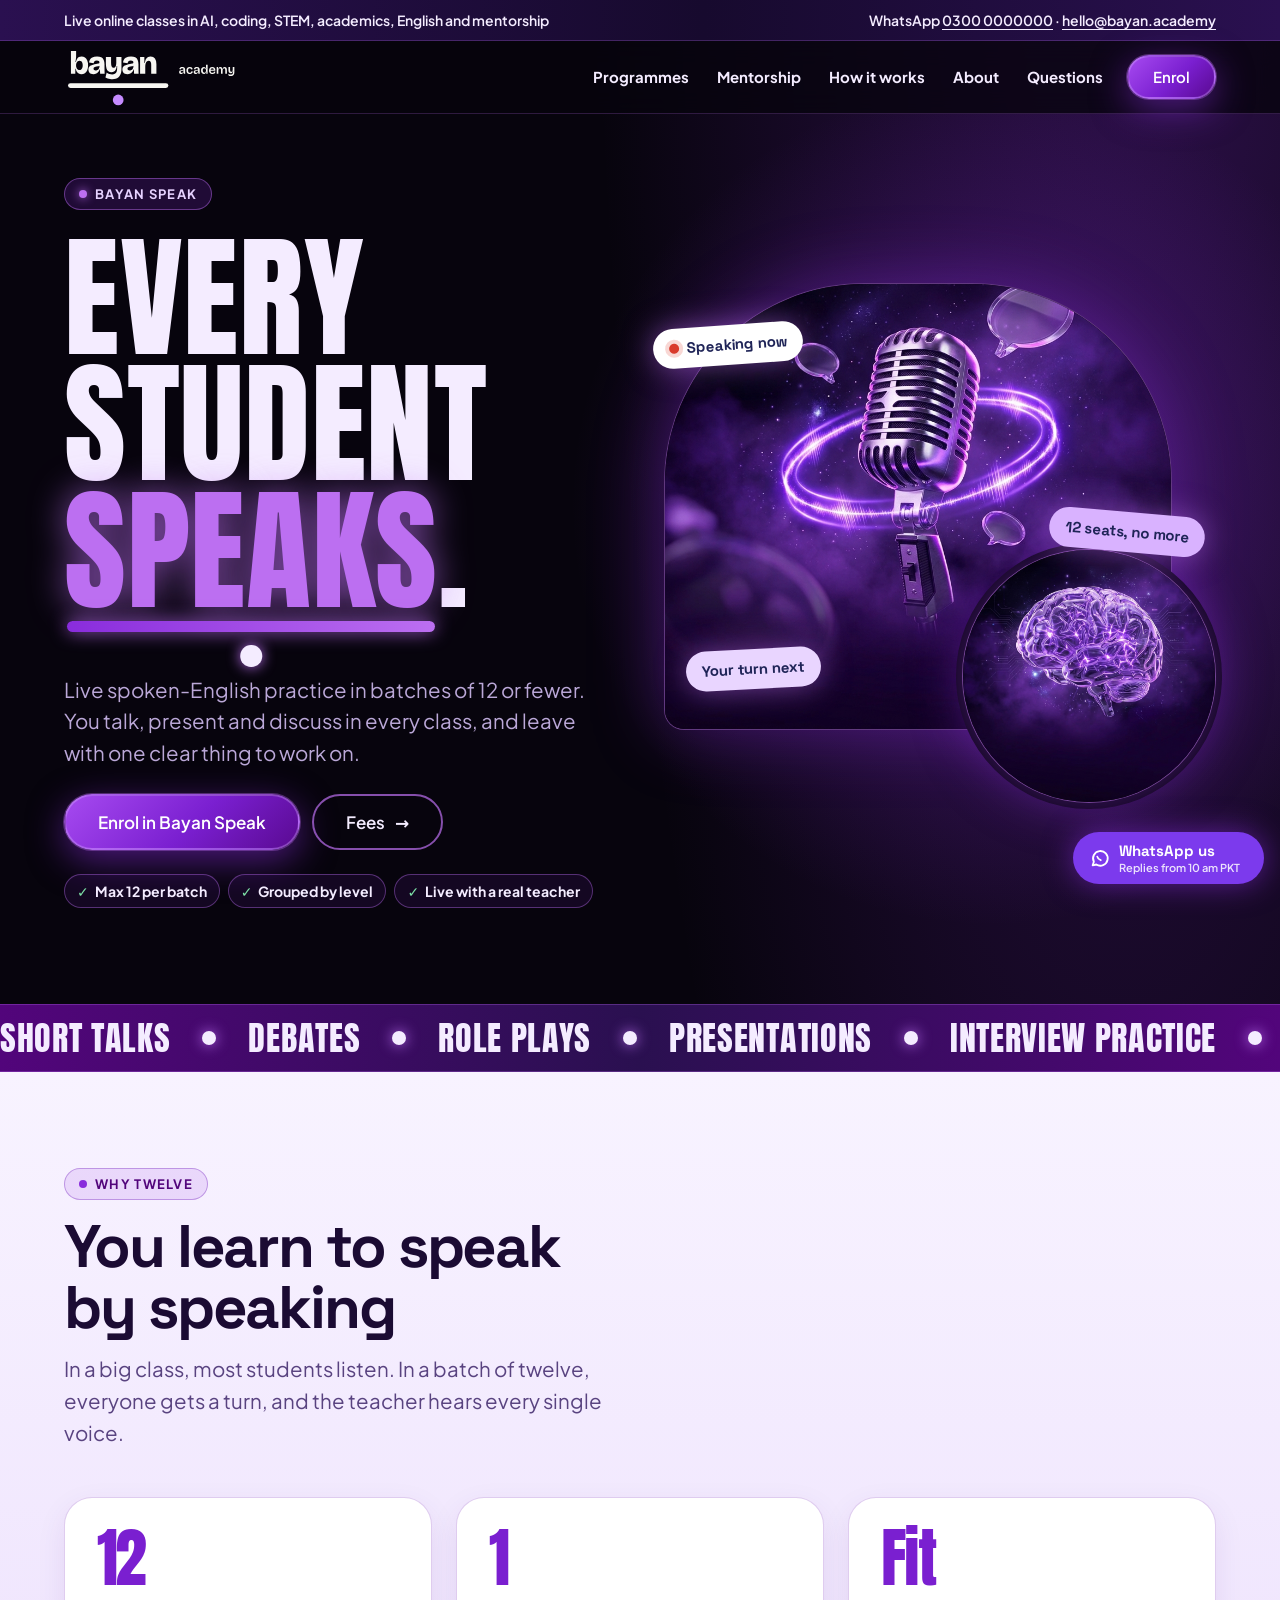
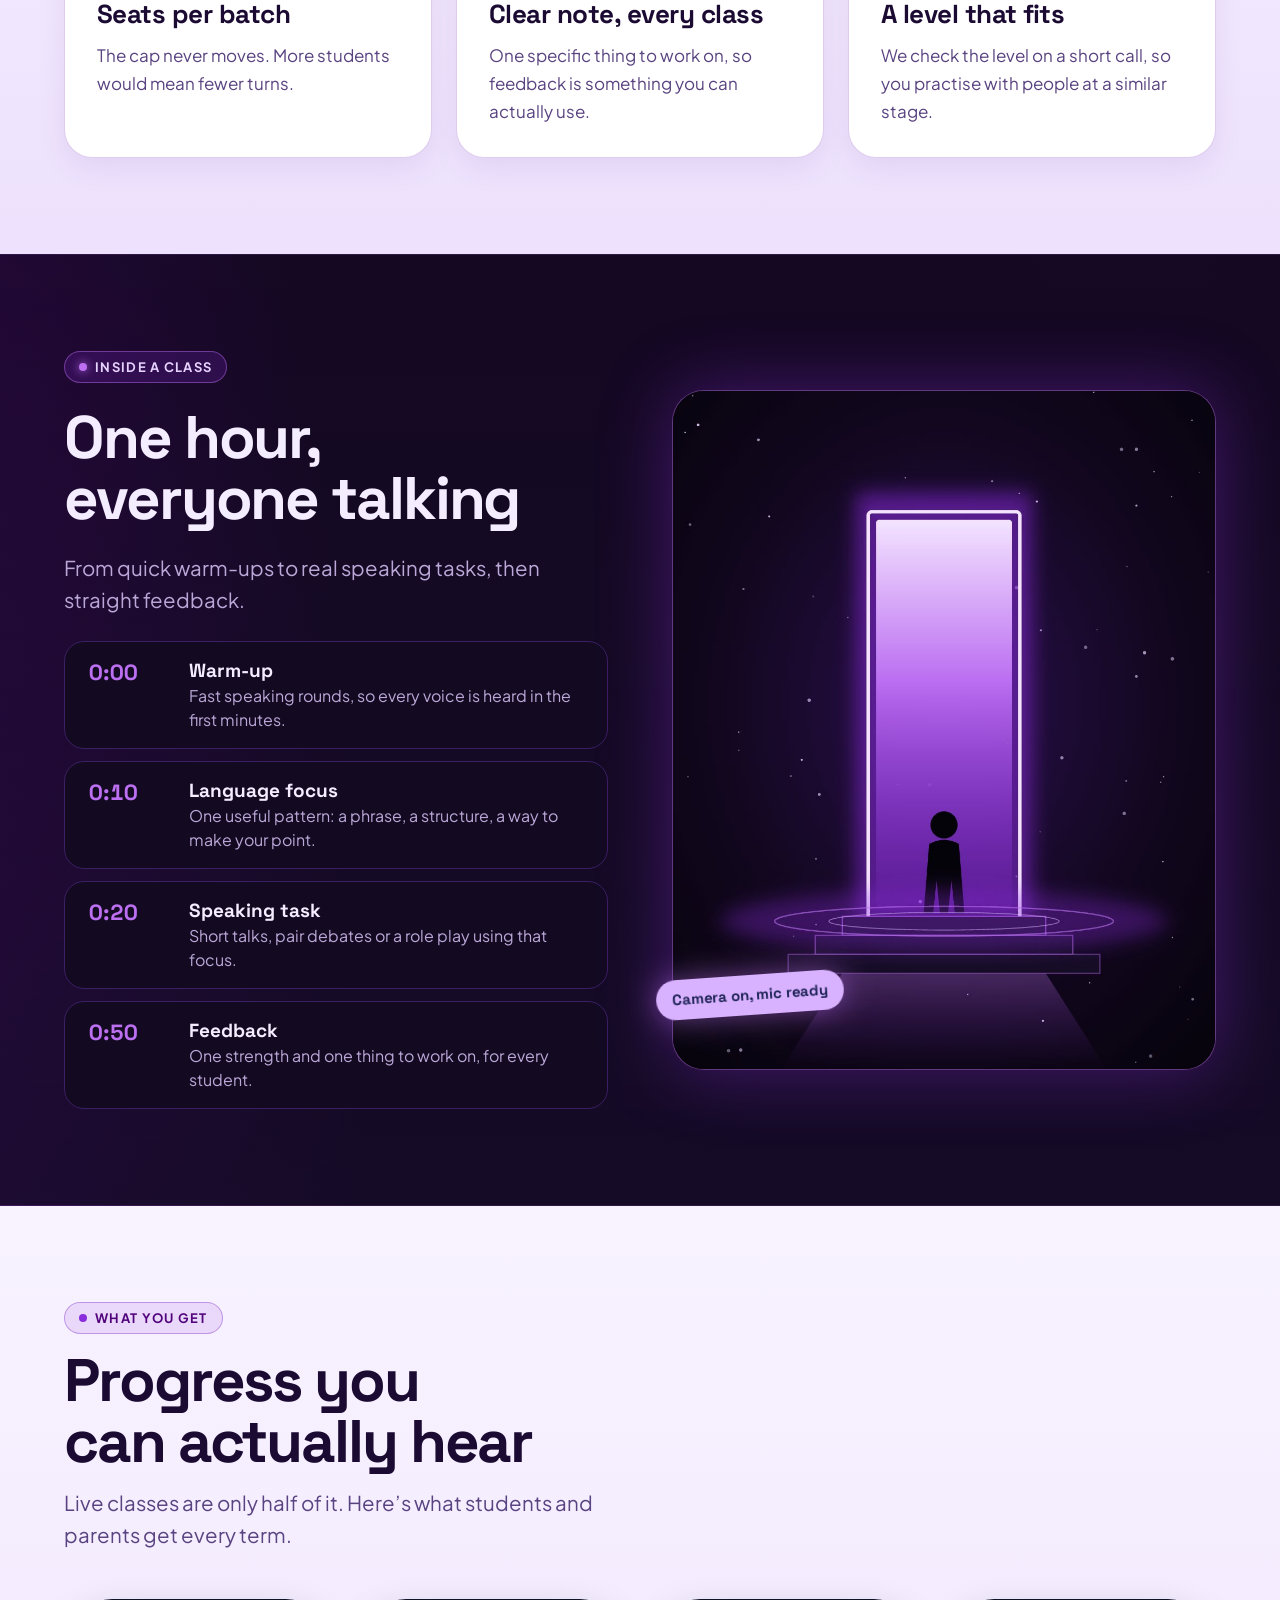
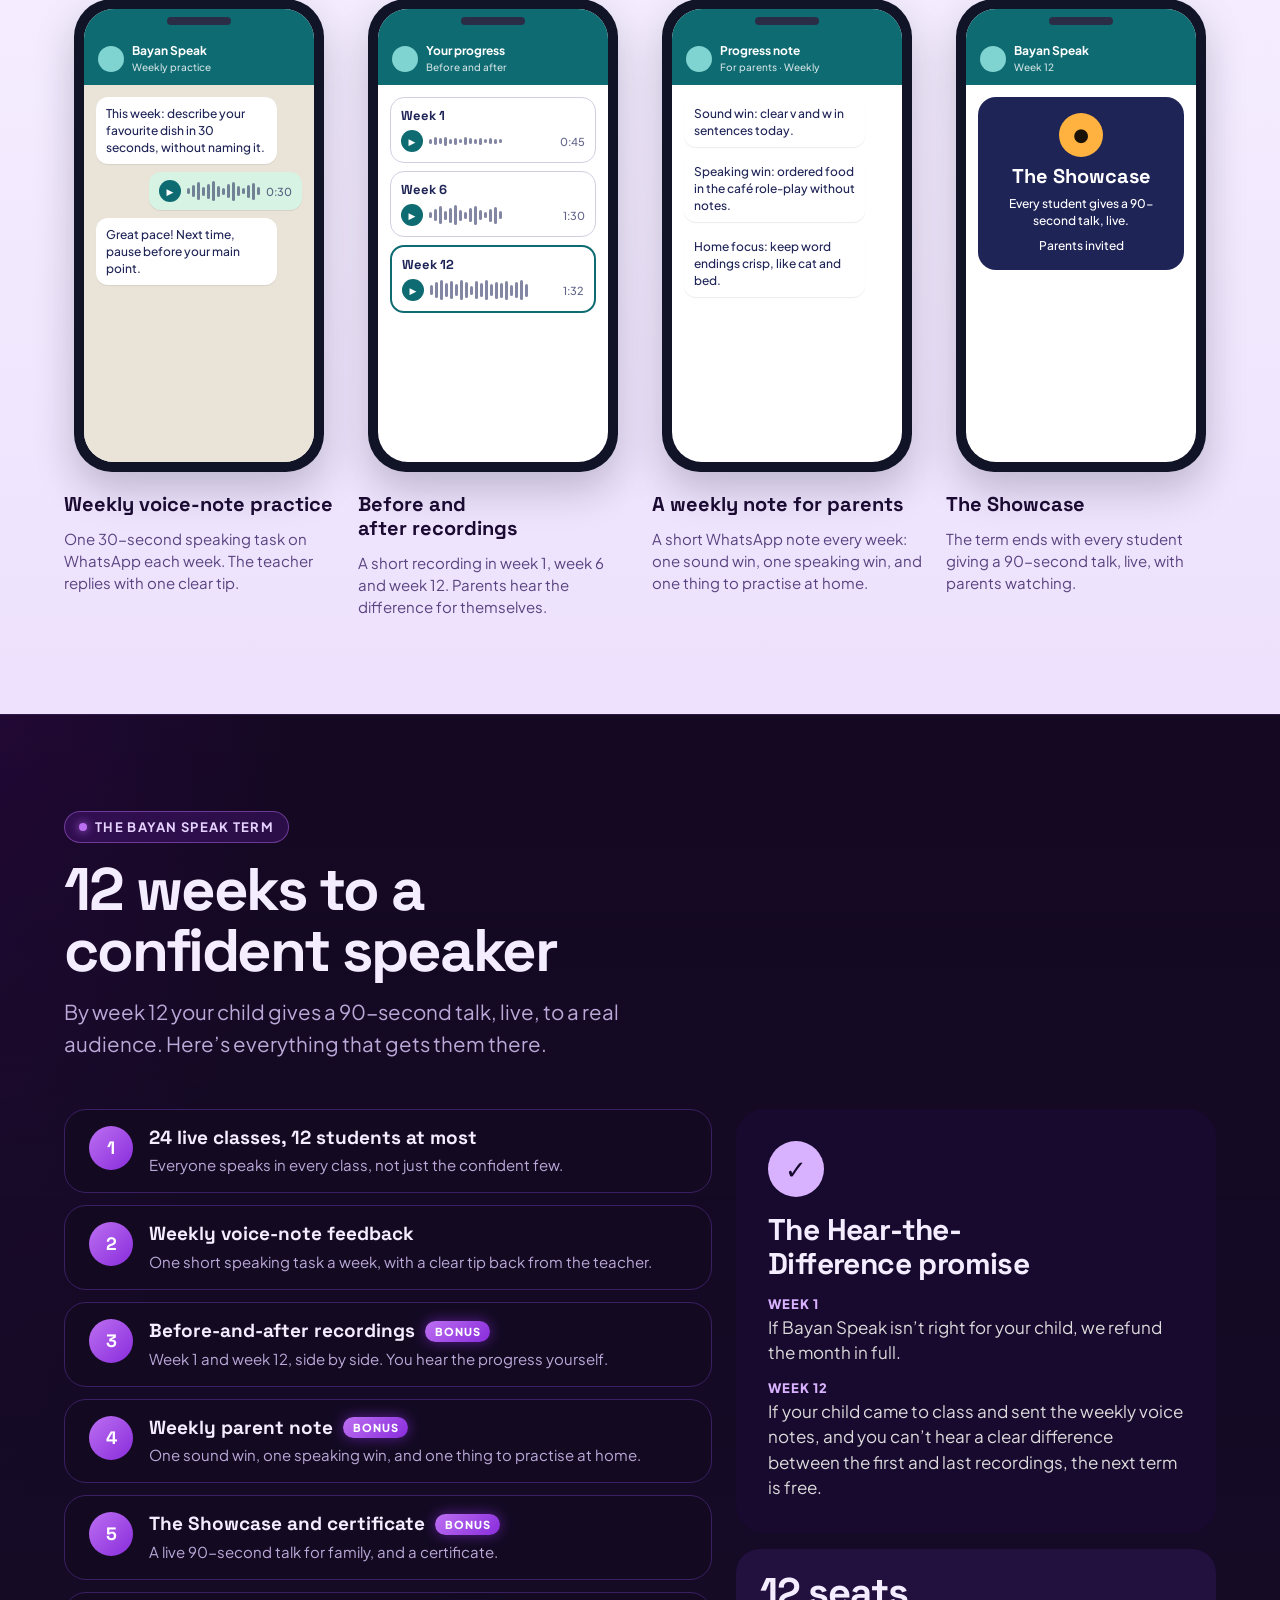
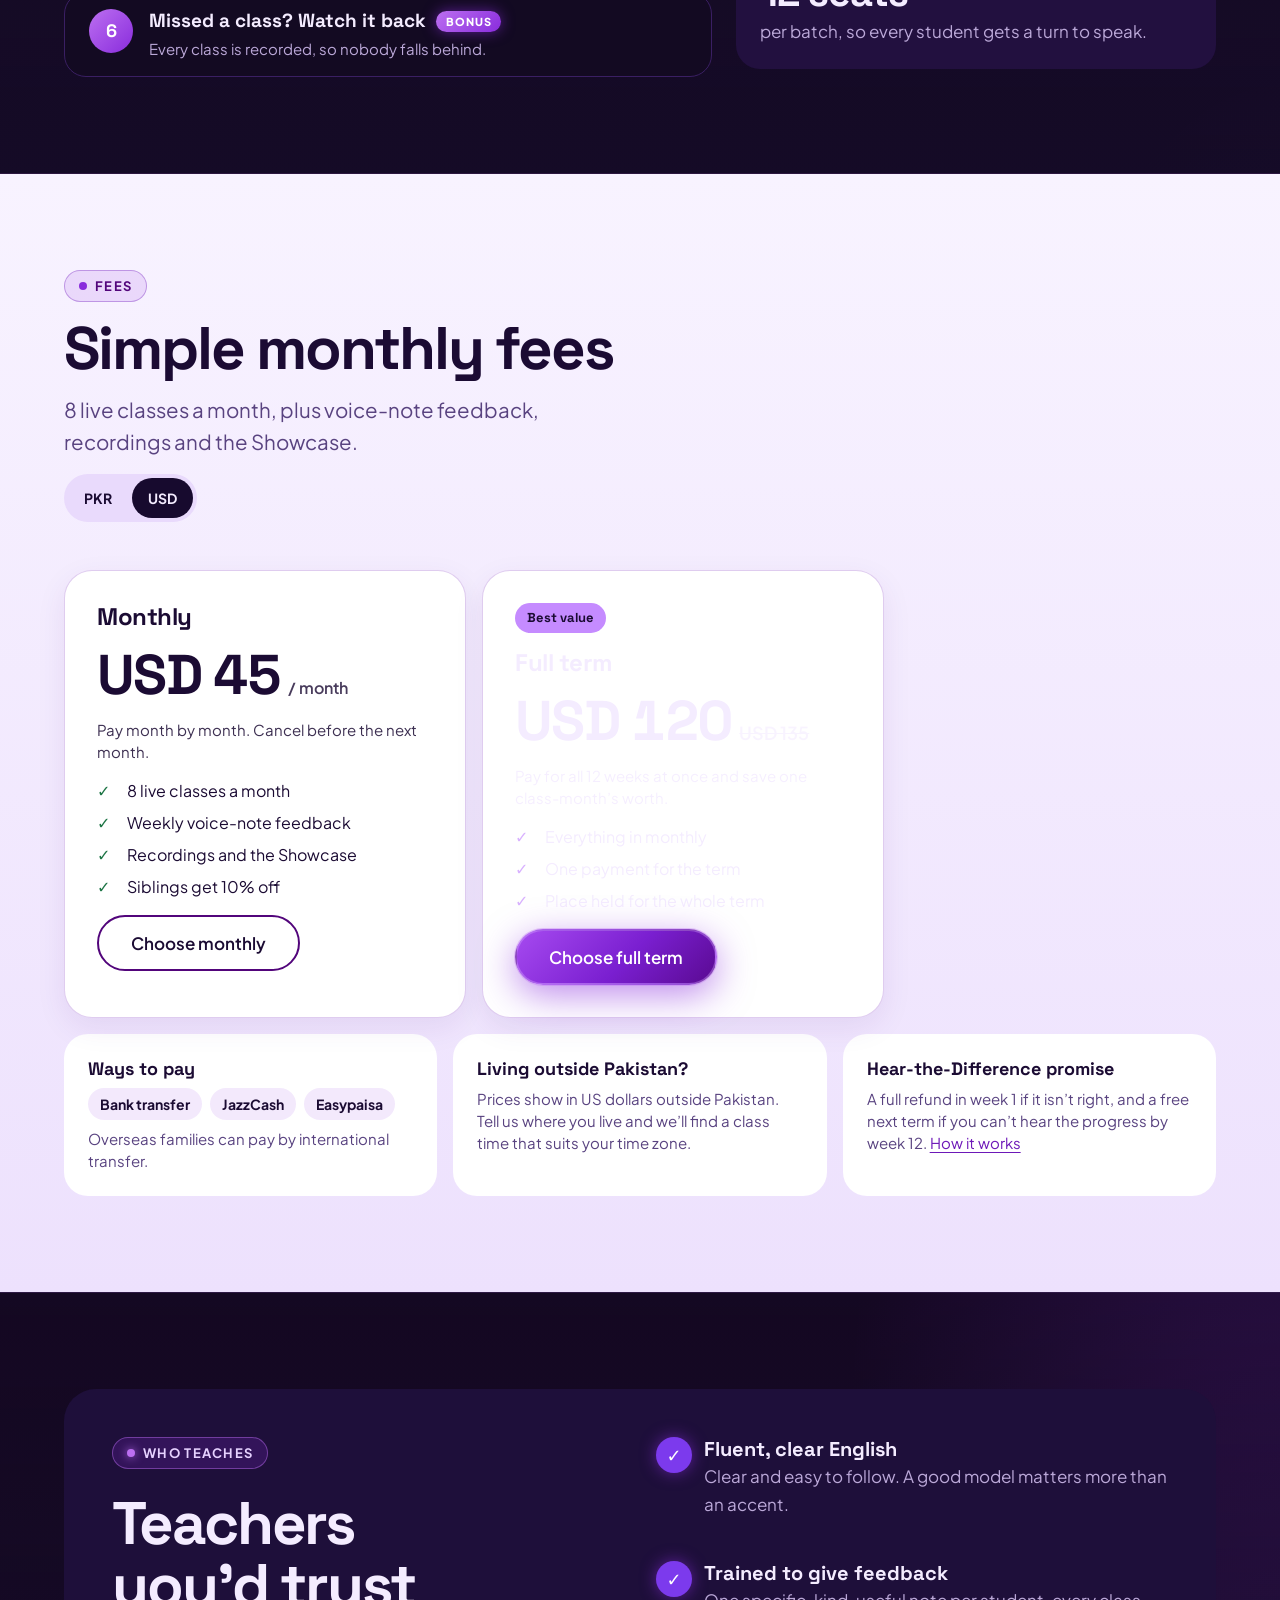
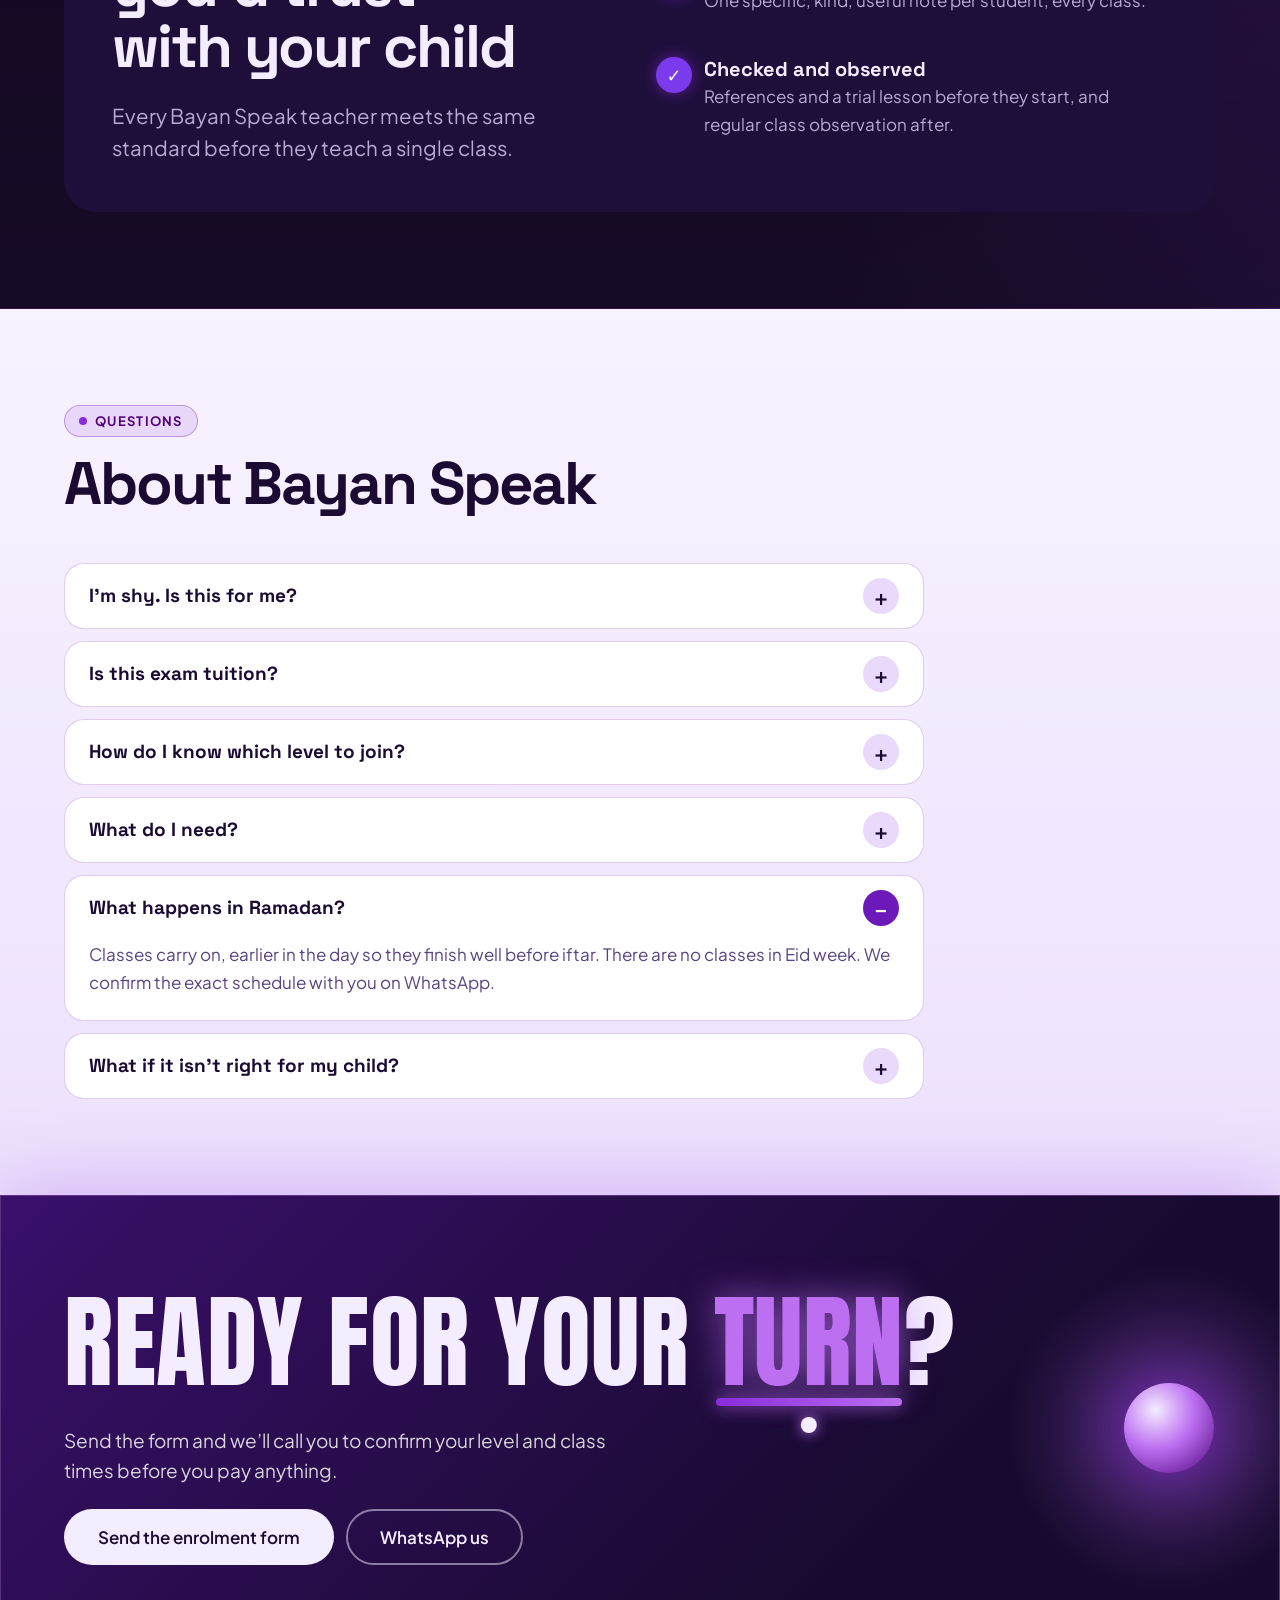
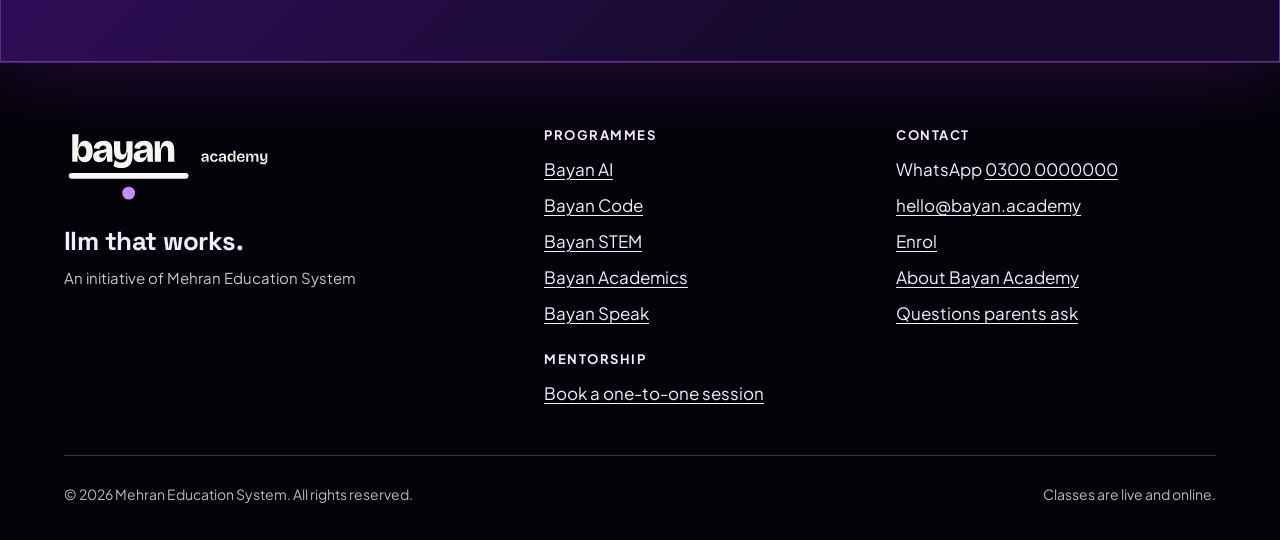
==== commit 42a9172b: "Speak page: limit promises to match the syllabus 90-second Showcase talk, one 30-second weekly voice" ====
--- a/speak.html
+++ b/speak.html
@@ -58,7 +58,7 @@
           <a class="btn btn--accent btn--lg" href="enrol.html?programme=speak">Enrol in Bayan Speak</a>
           <a class="btn btn--secondary btn--lg arrow" href="#fees">Fees</a>
         </div>
-        <div class="hero__proof"><span>Max 12 per batch</span><span>Grouped by level</span><span>Live, never recorded</span></div>
+        <div class="hero__proof"><span>Max 12 per batch</span><span>Grouped by level</span><span>Live with a real teacher</span></div>
       </div>
       <div class="collage" aria-hidden="true">
         <figure class="collage__main"><img src="assets/img/courses/speak.jpg" alt="" width="800" height="1000"></figure>
@@ -122,42 +122,42 @@
           <div class="phone phone--chat" aria-hidden="true"><div class="phone__screen">
             <div class="phone__bar"><i></i><div>Bayan Speak<small>Weekly practice</small></div></div>
             <div class="phone__body">
-              <div class="bubble">This week: talk for one minute about a place you love.</div>
-              <div class="bubble bubble--me"><span class="voice"><span class="wave"><i style="height:6px"></i><i style="height:12px"></i><i style="height:18px"></i><i style="height:9px"></i><i style="height:15px"></i><i style="height:20px"></i><i style="height:11px"></i><i style="height:7px"></i><i style="height:14px"></i><i style="height:19px"></i><i style="height:10px"></i><i style="height:6px"></i><i style="height:13px"></i><i style="height:17px"></i><i style="height:8px"></i></span><em>0:58</em></span></div>
+              <div class="bubble">This week: describe your favourite dish in 30 seconds, without naming it.</div>
+              <div class="bubble bubble--me"><span class="voice"><span class="wave"><i style="height:6px"></i><i style="height:12px"></i><i style="height:18px"></i><i style="height:9px"></i><i style="height:15px"></i><i style="height:20px"></i><i style="height:11px"></i><i style="height:7px"></i><i style="height:14px"></i><i style="height:19px"></i><i style="height:10px"></i><i style="height:6px"></i><i style="height:13px"></i><i style="height:17px"></i><i style="height:8px"></i></span><em>0:30</em></span></div>
               <div class="bubble">Great pace! Next time, pause before your main point.</div>
             </div></div></div>
           <h3>Weekly voice-note practice</h3>
-          <p>A one-minute speaking task on WhatsApp between classes. The teacher replies with one clear tip.</p>
+          <p>One 30-second speaking task on WhatsApp each week. The teacher replies with one clear tip.</p>
         </div>
         <div class="phone-card">
           <div class="phone" aria-hidden="true"><div class="phone__screen">
             <div class="phone__bar"><i></i><div>Your progress<small>Before and after</small></div></div>
             <div class="phone__body">
               <div class="rec"><b>Week 1</b><span class="voice"><span class="wave"><i style="height:5px"></i><i style="height:8px"></i><i style="height:6px"></i><i style="height:9px"></i><i style="height:5px"></i><i style="height:7px"></i><i style="height:4px"></i><i style="height:8px"></i><i style="height:6px"></i><i style="height:5px"></i><i style="height:7px"></i><i style="height:4px"></i><i style="height:6px"></i><i style="height:5px"></i><i style="height:4px"></i></span><em>0:45</em></span></div>
-              <div class="rec"><b>Week 6</b><span class="voice"><span class="wave"><i style="height:6px"></i><i style="height:12px"></i><i style="height:18px"></i><i style="height:9px"></i><i style="height:15px"></i><i style="height:20px"></i><i style="height:11px"></i><i style="height:7px"></i><i style="height:14px"></i><i style="height:19px"></i><i style="height:10px"></i><i style="height:6px"></i><i style="height:13px"></i><i style="height:17px"></i><i style="height:8px"></i></span><em>1:50</em></span></div>
-              <div class="rec rec--after"><b>Week 12</b><span class="voice"><span class="wave"><i style="height:10px"></i><i style="height:16px"></i><i style="height:20px"></i><i style="height:14px"></i><i style="height:18px"></i><i style="height:12px"></i><i style="height:20px"></i><i style="height:16px"></i><i style="height:9px"></i><i style="height:18px"></i><i style="height:14px"></i><i style="height:20px"></i><i style="height:12px"></i><i style="height:17px"></i><i style="height:15px"></i><i style="height:19px"></i><i style="height:11px"></i><i style="height:16px"></i><i style="height:20px"></i><i style="height:13px"></i></span><em>3:04</em></span></div>
+              <div class="rec"><b>Week 6</b><span class="voice"><span class="wave"><i style="height:6px"></i><i style="height:12px"></i><i style="height:18px"></i><i style="height:9px"></i><i style="height:15px"></i><i style="height:20px"></i><i style="height:11px"></i><i style="height:7px"></i><i style="height:14px"></i><i style="height:19px"></i><i style="height:10px"></i><i style="height:6px"></i><i style="height:13px"></i><i style="height:17px"></i><i style="height:8px"></i></span><em>1:30</em></span></div>
+              <div class="rec rec--after"><b>Week 12</b><span class="voice"><span class="wave"><i style="height:10px"></i><i style="height:16px"></i><i style="height:20px"></i><i style="height:14px"></i><i style="height:18px"></i><i style="height:12px"></i><i style="height:20px"></i><i style="height:16px"></i><i style="height:9px"></i><i style="height:18px"></i><i style="height:14px"></i><i style="height:20px"></i><i style="height:12px"></i><i style="height:17px"></i><i style="height:15px"></i><i style="height:19px"></i><i style="height:11px"></i><i style="height:16px"></i><i style="height:20px"></i><i style="height:13px"></i></span><em>1:32</em></span></div>
             </div></div></div>
           <h3>Before and after recordings</h3>
           <p>A short recording in week 1, week 6 and week 12. Parents hear the difference for themselves.</p>
         </div>
         <div class="phone-card">
           <div class="phone" aria-hidden="true"><div class="phone__screen">
-            <div class="phone__bar"><i></i><div>Progress note<small>For parents · Week 6</small></div></div>
+            <div class="phone__bar"><i></i><div>Progress note<small>For parents · Weekly</small></div></div>
             <div class="phone__body">
-              <div class="rubric"><div>Confidence <span class="dots5"><i class="on"></i><i class="on"></i><i class="on"></i><i class="on"></i><i></i></span></div><div>Fluency <span class="dots5"><i class="on"></i><i class="on"></i><i class="on"></i><i></i><i></i></span></div><div>Structure <span class="dots5"><i class="on"></i><i class="on"></i><i class="on"></i><i class="on"></i><i></i></span></div><div>Vocabulary <span class="dots5"><i class="on"></i><i class="on"></i><i class="on"></i><i></i><i></i></span></div><div>Listening <span class="dots5"><i class="on"></i><i class="on"></i><i class="on"></i><i class="on"></i><i class="on"></i></span></div></div>
-              <div class="bubble">Speaks up without being asked now. Next: longer answers with examples.</div>
+              <div class="bubble">Sound win: clear v and w in sentences today.</div><div class="bubble">Speaking win: ordered food in the café role-play without notes.</div>
+              <div class="bubble">Home focus: keep word endings crisp, like cat and bed.</div>
             </div></div></div>
-          <h3>A progress note for parents</h3>
-          <p>A simple progress note during the term, scored on five speaking skills, with what comes next.</p>
+          <h3>A weekly note for parents</h3>
+          <p>A short WhatsApp note every week: one sound win, one speaking win, and one thing to practise at home.</p>
         </div>
         <div class="phone-card">
           <div class="phone" aria-hidden="true"><div class="phone__screen">
             <div class="phone__bar"><i></i><div>Bayan Speak<small>Week 12</small></div></div>
             <div class="phone__body">
-              <div class="invite"><span class="mic">●</span><b>The Showcase</b><span>Every student gives a 3-minute talk, live.</span><span>Parents invited</span></div>
+              <div class="invite"><span class="mic">●</span><b>The Showcase</b><span>Every student gives a 90-second talk, live.</span><span>Parents invited</span></div>
             </div></div></div>
           <h3>The Showcase</h3>
-          <p>The term ends with every student giving a 3-minute talk, live, with parents watching.</p>
+          <p>The term ends with every student giving a 90-second talk, live, with parents watching.</p>
         </div>
       </div>
     </div>
@@ -168,16 +168,15 @@
       <div class="section-head">
         <span class="kicker">The Bayan Speak term</span>
         <h2 class="h2">12 weeks to a confident speaker</h2>
-        <p class="lead">By week 12 your child gives a three-minute talk, live, to a real audience. Here’s everything that gets them there.</p>
+        <p class="lead">By week 12 your child gives a 90-second talk, live, to a real audience. Here’s everything that gets them there.</p>
       </div>
       <div class="offer">
         <ol class="stack">
           <li><div><b>24 live classes, 12 students at most</b><span>Everyone speaks in every class, not just the confident few.</span></div></li>
-          <li><div><b>Weekly voice-note feedback</b><span>The teacher fixes mistakes the same week, one to one.</span></div></li>
-          <li><div><b>Speak at Home prompts <em class="stack__bonus">Bonus</em></b><span>A five-minute speaking task on WhatsApp, five days a week. Practice without nagging.</span></div></li>
+          <li><div><b>Weekly voice-note feedback</b><span>One short speaking task a week, with a clear tip back from the teacher.</span></div></li>
           <li><div><b>Before-and-after recordings <em class="stack__bonus">Bonus</em></b><span>Week 1 and week 12, side by side. You hear the progress yourself.</span></div></li>
-          <li><div><b>Monthly parent report <em class="stack__bonus">Bonus</em></b><span>What improved, what’s next, and how to help at home.</span></div></li>
-          <li><div><b>The Showcase and certificate <em class="stack__bonus">Bonus</em></b><span>A live talk for family, and a video clip for school or college applications.</span></div></li>
+          <li><div><b>Weekly parent note <em class="stack__bonus">Bonus</em></b><span>One sound win, one speaking win, and one thing to practise at home.</span></div></li>
+          <li><div><b>The Showcase and certificate <em class="stack__bonus">Bonus</em></b><span>A live 90-second talk for family, and a certificate.</span></div></li>
           <li><div><b>Missed a class? Watch it back <em class="stack__bonus">Bonus</em></b><span>Every class is recorded, so nobody falls behind.</span></div></li>
         </ol>
         <div class="offer__side">
